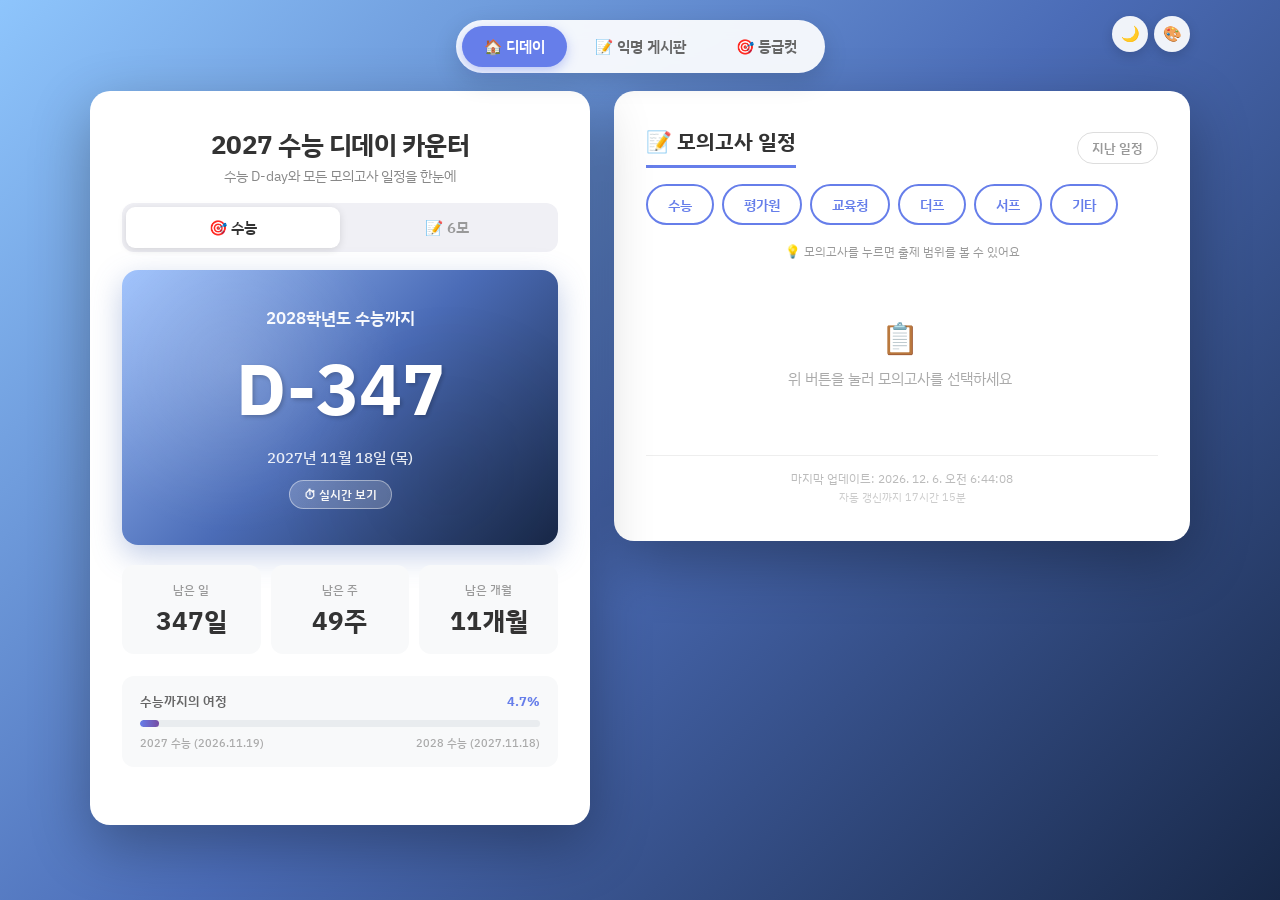
==== index.html @ f7510a86 "Enlarge 성적 통지일 D-day (label small, number full-size) 이전엔 통지 D-day 전체를 0.82em으로 줄여 다른 D-day(1.5em)보다 " ====
<!DOCTYPE html>
<html lang="ko">
<head>
    <!-- Google tag (gtag.js) -->
    <script async src="https://www.googletagmanager.com/gtag/js?id=G-9EQF5D05DY"></script>
    <script>
      window.dataLayer = window.dataLayer || [];
      function gtag(){dataLayer.push(arguments);}
      gtag('js', new Date());
      gtag('config', 'G-9EQF5D05DY');
    </script>
    <!-- Google AdSense -->
    <script async src="https://pagead2.googlesyndication.com/pagead/js/adsbygoogle.js?client=ca-pub-2824623247453179"
         crossorigin="anonymous"></script>
    <meta charset="UTF-8">
    <meta name="viewport" content="width=device-width, initial-scale=1.0">
    <title>수능 디데이 카운터 | 2027 수능 D-day | 6·9월 모의평가 디데이 | 모의고사 일정</title>
    <meta name="description" content="2027학년도 수능 디데이 카운터 - 수능 D-day, 6·9월 모의평가 디데이, 평가원·교육청·더프·서프 모의고사 일정, 수시/정시 원서접수·성적 통지일까지 한눈에. 2026년 11월 19일 시행.">
    <meta name="keywords" content="2027 수능 디데이 카운터, 수능 디데이, 수능 D-day, 6모 디데이, 9모 디데이, 6월 모의고사 디데이, 9월 모의고사 디데이, 6모 D-day, 9모 D-day, 2027 수능, 2027학년도 수능, 수능 디데이 계산기, 수능 카운터, 수능 카운트다운, 수능 남은 날짜, 수능 몇일 남았나, 모의고사 일정, 2026 모의고사 일정, 3월 모의고사, 6월 모의고사, 9월 모의고사, 평가원 모의고사, 교육청 모의고사, 더프 모의고사, 서프 모의고사, 수시 원서 접수, 정시 원서 접수, 수능 성적 통지일, 필적확인란, 필적확인란 문구, 역대 필적확인란, 수능 준비, 수험생">
    <meta name="theme-color" content="#667eea">
    <meta property="og:title" content="수능 디데이 카운터 | 2027 수능 D-day | 6·9월 모의평가 디데이 | 모의고사 일정">
    <meta property="og:description" content="2027학년도 수능 디데이 카운터 - 수능까지 남은 날짜, 6·9월 모의평가 디데이, 모의고사 일정, 수시/정시 일정, 역대 필적확인란까지 한눈에">
    <meta property="og:type" content="website">
    <meta property="og:url" content="https://chaehun1.github.io/ksat-dday/">
    <meta property="og:image" content="https://chaehun1.github.io/ksat-dday/og-image.png">
    <meta property="og:image:width" content="1200">
    <meta property="og:image:height" content="630">
    <meta property="og:site_name" content="2027 수능 디데이 카운터">
    <meta property="og:locale" content="ko_KR">
    <meta name="twitter:card" content="summary_large_image">
    <meta name="twitter:title" content="수능 디데이 카운터 | 2027 수능 D-day | 6·9월 모의평가 디데이 | 모의고사 일정">
    <meta name="twitter:description" content="2027학년도 수능 디데이 카운터 - 수능까지 남은 날짜, 6·9월 모의평가 디데이, 모의고사 일정, 수시/정시 일정, 역대 필적확인란까지 한눈에">
    <meta name="twitter:image" content="https://chaehun1.github.io/ksat-dday/og-image.png">
    <meta name="author" content="2027 수능 디데이 카운터">
    <meta name="robots" content="index, follow, max-snippet:-1, max-image-preview:large">
    <meta name="googlebot" content="index, follow">
    <script type="application/ld+json">{"@context":"https://schema.org","@type":"WebApplication","name":"2027 수능 디데이 카운터","alternateName":["수능 디데이","수능 D-day 카운터","2027 수능 카운터","수능 디데이 계산기","수능 카운트다운","수능 남은 날짜","6모 디데이","6월 모의고사 디데이"],"description":"2027학년도 수능 D-day, 6모 디데이와 모든 모의고사 일정을 한눈에 확인할 수 있는 카운터","url":"https://chaehun1.github.io/ksat-dday/","applicationCategory":"EducationalApplication","operatingSystem":"Any","offers":{"@type":"Offer","price":"0","priceCurrency":"KRW"},"featureList":["수능 디데이 카운트다운","6월 모의평가 디데이","모의고사 일정 관리","평가원 모의고사","교육청 모의고사","더프 모의고사","서프 모의고사","필적확인란","수시 정시 일정","다크모드","시즌 테마"],"inLanguage":"ko-KR","keywords":"2027 수능 디데이 카운터, 수능, 디데이, 카운터, 모의고사, 6모 디데이, 2027학년도"}</script>
    <script type="application/ld+json">{"@context":"https://schema.org","@type":"FAQPage","mainEntity":[{"@type":"Question","name":"2027학년도 수능은 언제인가요?","acceptedAnswer":{"@type":"Answer","text":"2027학년도 대학수학능력시험은 2026년 11월 19일 목요일에 시행됩니다."}},{"@type":"Question","name":"2027 수능까지 몇일 남았나요?","acceptedAnswer":{"@type":"Answer","text":"이 페이지에서 실시간으로 2027학년도 수능까지 남은 일수를 확인할 수 있습니다. 매일 자정에 자동으로 업데이트됩니다."}},{"@type":"Question","name":"2027학년도 6월 모의평가(6모) 디데이는 언제인가요?","acceptedAnswer":{"@type":"Answer","text":"2027학년도 6월 모의평가는 2026년 6월 4일 목요일에 시행됩니다. 6모 디데이는 이 페이지 상단의 [6모] 버튼을 눌러 실시간으로 확인할 수 있습니다."}},{"@type":"Question","name":"6모 디데이를 확인하려면 어떻게 하나요?","acceptedAnswer":{"@type":"Answer","text":"페이지 상단의 [6모] 버튼을 클릭하면 6월 모의평가까지 남은 디데이를 바로 확인할 수 있습니다."}},{"@type":"Question","name":"2027학년도 9월 모의평가는 언제인가요?","acceptedAnswer":{"@type":"Answer","text":"2027학년도 9월 모의평가는 2026년 9월 2일 수요일에 시행됩니다. 고3은 평가원, 고1·고2는 교육청 주관입니다."}},{"@type":"Question","name":"2027학년도 수시 원서 접수는 언제 시작하나요?","acceptedAnswer":{"@type":"Answer","text":"2027학년도 수시 원서 접수는 2026년 9월 7일 월요일부터 시작됩니다."}},{"@type":"Question","name":"2027학년도 수능 성적 통지일은 언제인가요?","acceptedAnswer":{"@type":"Answer","text":"2027학년도 수능 성적 통지일은 2026년 12월 11일 금요일입니다."}},{"@type":"Question","name":"2027학년도 정시 원서 접수는 언제 시작하나요?","acceptedAnswer":{"@type":"Answer","text":"2027학년도 정시 원서 접수는 2027년 1월 4일 월요일부터 시작됩니다."}}]}</script>
    <script type="application/ld+json">{"@context":"https://schema.org","@type":"Event","name":"2027학년도 대학수학능력시험","startDate":"2026-11-19","endDate":"2026-11-19","eventStatus":"https://schema.org/EventScheduled","eventAttendanceMode":"https://schema.org/OfflineEventAttendanceMode","location":{"@type":"Place","name":"전국 시험장","address":{"@type":"PostalAddress","addressCountry":"KR","addressLocality":"대한민국 전국"}},"description":"2027학년도 대학수학능력시험 (수능)","image":"https://chaehun1.github.io/ksat-dday/og-image.png","organizer":{"@type":"Organization","name":"한국교육과정평가원","url":"https://www.suneung.re.kr"},"performer":{"@type":"Organization","name":"전국 수험생"},"offers":{"@type":"Offer","price":"0","priceCurrency":"KRW","availability":"https://schema.org/InStock","url":"https://chaehun1.github.io/ksat-dday/","validFrom":"2026-08-21"}}</script>
    <script type="application/ld+json">{"@context":"https://schema.org","@type":"Event","name":"2027학년도 9월 모의평가","startDate":"2026-09-02","endDate":"2026-09-02","eventStatus":"https://schema.org/EventScheduled","eventAttendanceMode":"https://schema.org/OfflineEventAttendanceMode","location":{"@type":"Place","name":"전국 시험장","address":{"@type":"PostalAddress","addressCountry":"KR","addressLocality":"대한민국 전국"}},"description":"2027학년도 9월 모의평가 (9모) - 고3 평가원 주관","image":"https://chaehun1.github.io/ksat-dday/og-image.png","organizer":{"@type":"Organization","name":"한국교육과정평가원","url":"https://www.suneung.re.kr"},"performer":{"@type":"Organization","name":"전국 수험생"},"offers":{"@type":"Offer","price":"0","priceCurrency":"KRW","availability":"https://schema.org/InStock","url":"https://chaehun1.github.io/ksat-dday/","validFrom":"2026-07-01"}}</script>
    <script type="application/ld+json">{"@context":"https://schema.org","@type":"BreadcrumbList","itemListElement":[{"@type":"ListItem","position":1,"name":"홈","item":"https://chaehun1.github.io/ksat-dday/"},{"@type":"ListItem","position":2,"name":"2027 수능 디데이 카운터","item":"https://chaehun1.github.io/ksat-dday/"}]}</script>
    <link rel="canonical" href="https://chaehun1.github.io/ksat-dday/">
    <link rel="preconnect" href="https://fonts.googleapis.com">
    <link rel="preconnect" href="https://fonts.gstatic.com" crossorigin>
    <link href="https://fonts.googleapis.com/css2?family=IBM+Plex+Sans+KR:wght@400;500;600;700&display=swap" rel="stylesheet">
    <link rel="stylesheet" href="shared.css">
    <style>
        /* prefers-reduced-motion 예외: 임박 테마는 fadeUp 유지 */
        @media (prefers-reduced-motion: reduce) {
            .main-dday.theme-imminent { animation: fadeUp 0.55s ease-out 0.05s both !important; }
        }

        /* Dark mode (페이지 고유 컴포넌트만) */
        html[data-theme="dark"] .left-panel, html[data-theme="dark"] .right-panel { background: #1e2030; box-shadow: 0 20px 60px rgba(0,0,0,0.5); }
        html[data-theme="dark"] h1, html[data-theme="dark"] .section-title, html[data-theme="dark"] .stat-value, html[data-theme="dark"] .schedule-name { color: #e8e8ea; }
        html[data-theme="dark"] .subtitle, html[data-theme="dark"] .schedule-date { color: #9a9aaa; }
        html[data-theme="dark"] .mode-tabs { background: #2a2d40; }
        html[data-theme="dark"] .mode-tab.active { background: #3a3d55; color: #fff; }
        html[data-theme="dark"] .stat-card, html[data-theme="dark"] .progress-section, html[data-theme="dark"] .schedule-item { background: #2a2d40; }
        html[data-theme="dark"] .schedule-item.is-suneung { background: linear-gradient(135deg, #4a1f24 0%, #5c2830 100%); }
        html[data-theme="dark"] .schedule-item.upcoming { background: linear-gradient(135deg, #4a3f1f 0%, #5c4d28 100%); }
        html[data-theme="dark"] .handwriting-box { background: #3a3420; border-left-color: #ffc107; }
        html[data-theme="dark"] .handwriting-text { color: #f0d88a; }
        html[data-theme="dark"] .handwriting-src { color: #b8a570; }
        html[data-theme="dark"] .progress-track { background: #3a3d55; }
        html[data-theme="dark"] .filter-btn { background: #2a2d40; color: #9aa5ea; border-color: #9aa5ea; }
        html[data-theme="dark"] .filter-btn.active { background: #667eea; color: #fff; }
        html[data-theme="dark"] .past-toggle { background: #2a2d40; color: #999; border-color: #444; }
        html[data-theme="dark"] .past-toggle.active { background: #2d3566; color: #9aa5ea; border-color: #9aa5ea; }
        html[data-theme="dark"] .footer { border-top-color: #333; }
        html[data-theme="dark"] .update-time, html[data-theme="dark"] .next-update { color: #777; }
        html[data-theme="dark"] .schedule-scroll::-webkit-scrollbar-thumb { background: #444; }

        .layout { max-width: 1100px; margin: 0 auto; display: grid; grid-template-columns: 500px 1fr; gap: 24px; align-items: start; position: relative; z-index: 1; }
        .left-panel { position: sticky; top: 20px; background: white; border-radius: 20px; padding: 36px 32px; box-shadow: 0 20px 60px rgba(0,0,0,0.3); transition: background 0.4s ease; }
        .right-panel { background: white; border-radius: 20px; padding: 36px 32px; box-shadow: 0 20px 60px rgba(0,0,0,0.3); max-height: calc(100vh - 40px); display: flex; flex-direction: column; transition: background 0.4s ease; }

        @keyframes fadeDown { from { opacity:0; transform:translateY(-14px); } to { opacity:1; transform:translateY(0); } }
        @keyframes fadeUp { from { opacity:0; transform:translateY(14px); } to { opacity:1; transform:translateY(0); } }
        @keyframes fadeIn { from { opacity:0; } to { opacity:1; } }
        @keyframes numberFlip { from { opacity:0; transform:translateY(8px) scale(0.95); } to { opacity:1; transform:translateY(0) scale(1); } }

        .header { text-align: center; margin-bottom: 18px; animation: fadeDown 0.5s ease-out; }
        h1 { font-weight: 700; font-size: 1.6em; letter-spacing: -0.02em; color: #333; margin-bottom: 4px; }
        .subtitle { color: #888; font-size: 0.88em; font-weight: 400; }

        .mode-tabs { display: flex; background: #f0f0f5; border-radius: 12px; padding: 4px; margin-bottom: 18px; animation: fadeDown 0.5s ease-out 0.05s both; }
        .mode-tab { flex: 1; padding: 10px 0; border: none; background: transparent; border-radius: 9px; cursor: pointer; font-family: 'IBM Plex Sans KR', sans-serif; font-size: 0.92em; font-weight: 600; color: #999; transition: all 0.25s ease; }
        .mode-tab.active { background: white; color: #333; box-shadow: 0 2px 8px rgba(0,0,0,0.12); }
        .mode-tab:hover:not(.active) { color: #666; }

        .main-dday { position: relative; border-radius: 16px; padding: 36px 24px; text-align: center; margin-bottom: 20px; color: white; overflow: hidden; animation: fadeUp 0.55s ease-out 0.05s both; transition: background 0.5s ease, box-shadow 0.5s ease; }
        .main-dday::before { content: ''; position: absolute; inset: 0; background: radial-gradient(circle at 25% 35%, rgba(255,255,255,0.12), transparent 45%), radial-gradient(circle at 75% 75%, rgba(0,0,0,0.08), transparent 45%); pointer-events: none; }
        .main-dday.theme-coral    { background: linear-gradient(135deg, #ff6b6b 0%, #ee5a6f 100%); box-shadow: 0 10px 30px rgba(238,90,111,0.3); }
        .main-dday.theme-lavender { background: linear-gradient(135deg, #667eea 0%, #764ba2 100%); box-shadow: 0 10px 30px rgba(102,126,234,0.3); }
        .main-dday.theme-sage     { background: linear-gradient(135deg, #20bf6b 0%, #0fb9b1 100%); box-shadow: 0 10px 30px rgba(32,191,107,0.3); }
        .main-dday.theme-rose     { background: linear-gradient(135deg, #fc5c7d 0%, #e66767 100%); box-shadow: 0 10px 30px rgba(252,92,125,0.3); }
        .main-dday.theme-marigold { background: linear-gradient(135deg, #f7b731 0%, #fd9644 100%); box-shadow: 0 10px 30px rgba(247,183,49,0.3); }
        .main-dday.theme-6mo      { background: linear-gradient(135deg, #11998e 0%, #38ef7d 100%); box-shadow: 0 10px 30px rgba(17,153,142,0.3); }
        .main-dday.theme-spring   { background: linear-gradient(135deg, #ff9a9e 0%, #fad0c4 50%, #a1ffce 100%); box-shadow: 0 10px 30px rgba(255,154,158,0.35); }
        .main-dday.theme-summer   { background: linear-gradient(135deg, #00c6fb 0%, #005bea 100%); box-shadow: 0 10px 30px rgba(0,91,234,0.35); }
        .main-dday.theme-autumn   { background: linear-gradient(135deg, #ff9966 0%, #ff5e62 50%, #8e2019 100%); box-shadow: 0 10px 30px rgba(255,94,98,0.35); }
        .main-dday.theme-winter   { background: linear-gradient(135deg, #a1c4fd 0%, #4b6cb7 50%, #182848 100%); box-shadow: 0 10px 30px rgba(75,108,183,0.35); }
        .main-dday.theme-imminent { background: linear-gradient(135deg, #ff416c 0%, #b20710 100%); box-shadow: 0 10px 30px rgba(178,7,16,0.45); animation: fadeUp 0.55s ease-out 0.05s both, imminentPulse 2.5s ease-in-out infinite; }
        @keyframes imminentPulse { 0%,100% { box-shadow: 0 10px 30px rgba(178,7,16,0.45); } 50% { box-shadow: 0 10px 40px rgba(255,65,108,0.7); } }
        .main-dday-number.animating { animation: numberFlip 0.3s ease-out both; }
        .main-dday-label { position: relative; font-size: 1.05em; font-weight: 600; opacity: 0.95; margin-bottom: 6px; }
        .main-dday-number { position: relative; font-size: 4.5em; font-weight: 700; margin: 12px 0; text-shadow: 2px 2px 4px rgba(0,0,0,0.2); }
        .main-dday-date { position: relative; font-size: 0.95em; opacity: 0.88; font-weight: 500; }

        .stats-row { display: grid; grid-template-columns: 1fr 1fr 1fr; gap: 10px; margin-bottom: 22px; animation: fadeUp 0.55s ease-out 0.12s both; }
        .stat-card { background: #f8f9fa; padding: 16px 8px; border-radius: 12px; text-align: center; }
        .stat-label { color: #999; font-size: 0.78em; font-weight: 500; margin-bottom: 5px; }
        .stat-value { font-size: 1.6em; font-weight: 700; color: #333; transition: all 0.3s ease; }

        .progress-section { background: #f8f9fa; border-radius: 12px; padding: 16px 18px; margin-bottom: 22px; animation: fadeUp 0.55s ease-out 0.18s both; }
        .progress-header { display: flex; justify-content: space-between; align-items: center; margin-bottom: 10px; }
        .progress-label { font-size: 0.84em; color: #666; font-weight: 600; }
        .progress-percent { font-size: 0.84em; color: #667eea; font-weight: 700; transition: color 0.3s ease; }
        .progress-track { width: 100%; height: 7px; background: #e9ecef; border-radius: 4px; overflow: hidden; }
        .progress-fill { height: 100%; background: linear-gradient(90deg, #667eea, #764ba2); border-radius: 4px; transition: width 1s ease-out, background 0.5s ease; }
        .progress-fill.mode-6mo { background: linear-gradient(90deg, #11998e, #38ef7d); }
        .progress-dates { display: flex; justify-content: space-between; margin-top: 8px; font-size: 0.7em; color: #aaa; font-weight: 500; }

        /* 필적확인란: 화면 숨김(데이터·스타일은 유지) */
        .handwriting-box { display: none; background: #fff9e6; border-left: 4px solid #ffc107; padding: 20px; border-radius: 10px; text-align: center; animation: fadeUp 0.55s ease-out 0.24s both; }
        .handwriting-text { font-size: 1.1em; font-weight: 600; color: #7a6520; line-height: 1.7; }
        .handwriting-src { font-size: 0.7em; font-weight: 500; color: #b8a570; margin-top: 6px; }

        .section-header { display: flex; justify-content: space-between; align-items: center; margin-bottom: 16px; animation: fadeDown 0.5s ease-out; }
        .section-title { font-size: 1.3em; font-weight: 700; color: #333; padding-bottom: 10px; border-bottom: 3px solid #667eea; }
        .past-toggle { font-family: 'IBM Plex Sans KR', sans-serif; font-size: 0.8em; font-weight: 600; color: #999; background: white; border: 1px solid #ddd; padding: 6px 14px; border-radius: 20px; cursor: pointer; transition: all 0.2s ease; }
        .past-toggle:hover { color: #666; border-color: #bbb; }
        .past-toggle.active { color: #667eea; border-color: #667eea; background: #eef0ff; }

        .filter-buttons { display: flex; flex-wrap: wrap; gap: 8px; margin-bottom: 18px; animation: fadeUp 0.5s ease-out 0.05s both; }
        .filter-btn { font-family: 'IBM Plex Sans KR', sans-serif; padding: 9px 20px; border: 2px solid #667eea; background: white; color: #667eea; border-radius: 25px; cursor: pointer; font-weight: 600; font-size: 0.88em; transition: all 0.3s ease; }
        .filter-btn:hover { transform: translateY(-2px); box-shadow: 0 3px 10px rgba(102,126,234,0.3); }
        .filter-btn.active { background: #667eea; color: white; }

        .schedule-scroll { flex: 1; overflow-y: auto; min-height: 0; padding-right: 4px; }
        .schedule-scroll::-webkit-scrollbar { width: 5px; }
        .schedule-scroll::-webkit-scrollbar-track { background: transparent; }
        .schedule-scroll::-webkit-scrollbar-thumb { background: #ddd; border-radius: 3px; }
        .schedule-scroll::-webkit-scrollbar-thumb:hover { background: #bbb; }

        .schedule-list { display: flex; flex-direction: column; gap: 10px; }
        .empty-message { text-align: center; padding: 48px 20px; color: #aaa; font-size: 0.95em; }
        .empty-icon { font-size: 2em; margin-bottom: 10px; display: block; }

        .schedule-item { background: #f8f9fa; padding: 16px 20px; border-radius: 12px; display: flex; justify-content: space-between; align-items: center; transition: all 0.2s ease; animation: fadeIn 0.3s ease-out; }
        .schedule-item:hover { transform: translateY(-3px); box-shadow: 0 5px 15px rgba(0,0,0,0.08); }
        .schedule-item.is-suneung { background: linear-gradient(135deg, #ffebee 0%, #ffcdd2 100%); border-left: 4px solid #f44336; }
        .schedule-item.upcoming { background: linear-gradient(135deg, #fff9e6 0%, #fff3cd 100%); border-left: 4px solid #ffc107; }
        .schedule-item.past-item { opacity: 0.4; }
        .schedule-info { flex: 1; min-width: 0; }
        .schedule-name { font-size: 0.95em; font-weight: 600; color: #333; margin-bottom: 3px; }
        .schedule-date { color: #999; font-size: 0.82em; font-weight: 400; }
        .schedule-dday { font-size: 1.5em; font-weight: 700; min-width: 85px; text-align: right; flex-shrink: 0; margin-left: 12px; }
        .schedule-dday.future { color: #667eea; }
        .schedule-dday.today { color: #f44336; }
        .schedule-dday.past { color: #ccc; }
        .schedule-dday.result-pending { color: #11998e; line-height: 1.12; }
        .schedule-dday.result-pending .result-label { display: block; font-size: 0.42em; font-weight: 700; white-space: nowrap; }
        .schedule-item.upcoming .schedule-dday { color: #f57c00; }
        .schedule-item.is-suneung .schedule-dday { color: #f44336; }

        .badge { display: inline-block; font-size: 0.7em; font-weight: 700; padding: 2px 8px; border-radius: 5px; margin-left: 6px; vertical-align: middle; }
        .badge-suneung { background: #ffebee; color: #e53935; }
        .badge-pyeongwon { background: #eef0ff; color: #667eea; }
        .badge-gyoyukchung { background: #e8f5e9; color: #2e7d32; }
        .badge-duff { background: #fff8e1; color: #f57f17; }
        .badge-surf { background: #e0f7fa; color: #00838f; }
        .badge-etc { background: #f3e5f5; color: #7b1fa2; }

        .footer { text-align: center; margin-top: 18px; padding-top: 14px; border-top: 1px solid #eee; }
        .update-time { color: #bbb; font-size: 0.76em; }
        .next-update { color: #ccc; font-size: 0.7em; margin-top: 2px; }

        /* 출제 범위 안내 + 모달 */
        .schedule-hint { font-size: 0.78em; color: #999; margin-bottom: 10px; text-align: center; }
        html[data-theme="dark"] .schedule-hint { color: #888; }
        .schedule-item.has-scope { cursor: pointer; }

        .scope-modal-overlay { position: fixed; inset: 0; background: rgba(0,0,0,0.5); display: none; justify-content: center; align-items: center; z-index: 1000; padding: 20px; }
        .scope-modal-overlay.open { display: flex; }
        .scope-modal { background: white; border-radius: 16px; padding: 28px 24px 24px; max-width: 520px; width: 100%; max-height: 80vh; overflow-y: auto; position: relative; animation: scopeIn 0.22s ease-out; }
        .scope-modal::-webkit-scrollbar { width: 6px; }
        .scope-modal::-webkit-scrollbar-track { background: transparent; }
        .scope-modal::-webkit-scrollbar-thumb { background: #ddd; border-radius: 3px; }
        .scope-modal::-webkit-scrollbar-thumb:hover { background: #bbb; }
        html[data-theme="dark"] .scope-modal::-webkit-scrollbar-thumb { background: #444; }
        html[data-theme="dark"] .scope-modal::-webkit-scrollbar-thumb:hover { background: #555; }
        @keyframes scopeIn { from { opacity: 0; transform: scale(0.96); } to { opacity: 1; transform: scale(1); } }
        .scope-modal-close { position: absolute; top: 10px; right: 14px; background: none; border: none; font-size: 1.4em; line-height: 1; cursor: pointer; color: #999; padding: 4px 8px; }
        .scope-modal-close:hover { color: #555; }
        .scope-modal-title { font-size: 1.15em; font-weight: 700; color: #333; margin-bottom: 4px; padding-right: 28px; }
        .scope-modal-date { font-size: 0.85em; color: #999; margin-bottom: 18px; }
        .scope-grade-section { margin-bottom: 16px; }
        .scope-grade-section:last-child { margin-bottom: 0; }
        .scope-grade-label { font-size: 0.85em; font-weight: 700; color: #667eea; margin-bottom: 8px; }
        .scope-table { width: 100%; border-collapse: separate; border-spacing: 6px 6px; font-size: 0.95em; }
        .scope-table th { text-align: left; padding: 9px 12px; background: #f1f3f8; font-weight: 700; color: #444; width: 90px; vertical-align: top; border-radius: 8px; }
        .scope-table td { padding: 9px 12px; color: #333; font-weight: 500; line-height: 1.6; vertical-align: top; white-space: pre-line; background: #f8f9fa; border-radius: 8px; }
        .scope-empty { text-align: center; padding: 24px 16px; color: #aaa; font-size: 0.92em; }
        .scope-meta { display: block; margin-top: 7px; font-size: 0.8em; color: #8a8a9a; font-weight: 600; }
        html[data-theme="dark"] .scope-meta { color: #9090a0; }

        html[data-theme="dark"] .scope-modal { background: #1e2030; color: #e8e8ea; }
        html[data-theme="dark"] .scope-modal-title { color: #e8e8ea; }
        html[data-theme="dark"] .scope-modal-date { color: #8a8a9a; }
        html[data-theme="dark"] .scope-modal-close { color: #888; }
        html[data-theme="dark"] .scope-modal-close:hover { color: #ddd; }
        html[data-theme="dark"] .scope-grade-label { color: #9aa5ea; }
        html[data-theme="dark"] .scope-table th { background: #2a2e44; color: #c0c0d0; }
        html[data-theme="dark"] .scope-table td { background: #232636; color: #d0d0d8; }
        html[data-theme="dark"] .scope-empty { color: #777; }

        /* 모달 상단 성적 통지일 */
        .scope-result { background: #eef0ff; color: #4250c5; font-size: 0.9em; font-weight: 600; padding: 10px 14px; border-radius: 10px; margin-bottom: 16px; text-align: center; }
        html[data-theme="dark"] .scope-result { background: #2d3566; color: #aab3f5; }

        /* 실시간 타이머 (시·분·초) */
        .dday-timer-toggle { margin-top: 12px; background: rgba(255,255,255,0.2); border: 1px solid rgba(255,255,255,0.45); color: #fff; font-family: 'IBM Plex Sans KR', sans-serif; font-size: 0.76em; font-weight: 600; padding: 5px 14px; border-radius: 999px; cursor: pointer; transition: background 0.2s; }
        .dday-timer-toggle:hover { background: rgba(255,255,255,0.34); }
        .dday-timer-toggle.active { background: rgba(255,255,255,0.92); color: #333; border-color: transparent; }
        .dday-timer { margin-top: 10px; font-size: 1.1em; font-weight: 700; color: #fff; letter-spacing: 0.04em; font-variant-numeric: tabular-nums; font-family: ui-monospace, 'IBM Plex Sans KR', monospace; }

        @media (max-width: 860px) {
            body { padding: 10px; }
            .fab-actions { position: absolute; top: 10px; right: 10px; }
            .layout { grid-template-columns: 1fr; gap: 12px; }
            .left-panel { position: static; padding: 24px 18px; border-radius: 16px; }
            .right-panel { padding: 24px 18px; border-radius: 16px; max-height: none; }
            .schedule-scroll { overflow-y: visible; }
            h1 { font-size: 1.4em; }
            .main-dday { padding: 28px 20px; }
            .main-dday-number { font-size: 3.2em; }
            .stat-value { font-size: 1.4em; }
            .filter-btn { padding: 8px 16px; font-size: 0.85em; }
            .schedule-item { padding: 14px 16px; }
            .schedule-name { font-size: 0.92em; }
            .schedule-dday { font-size: 1.3em; min-width: 75px; }
            .handwriting-box { padding: 16px; }
            .handwriting-text { font-size: 1em; }
        }
        @media (max-width: 480px) {
            .left-panel, .right-panel { padding: 20px 15px; }
            h1 { font-size: 1.25em; }
            .main-dday { padding: 22px 16px; }
            .main-dday-label { font-size: 0.95em; }
            .main-dday-number { font-size: 2.8em; margin: 8px 0; }
            .main-dday-date { font-size: 0.88em; }
            .stat-card { padding: 12px 6px; }
            .stat-label { font-size: 0.74em; }
            .stat-value { font-size: 1.25em; }
            .filter-btn { padding: 7px 14px; font-size: 0.82em; }
            .schedule-item { padding: 12px 14px; }
            .schedule-dday { font-size: 1.2em; min-width: 65px; }
        }
    </style>
</head>
<body>
    <div class="particles" id="particles" aria-hidden="true"></div>

    <div class="fab-actions">
        <button class="fab-btn" id="themeToggle" title="다크모드 전환" aria-label="다크모드 전환">🌙</button>
        <div style="position: relative;">
            <button class="fab-btn" id="paletteBtn" title="테마 선택" aria-label="테마 선택">🎨</button>
            <div class="theme-menu" id="themeMenu" role="menu">
                <button class="theme-opt" data-season="auto"><span class="emoji">✨</span><span>자동</span></button>
                <button class="theme-opt" data-season="default"><span class="emoji">🎲</span><span>기본 (랜덤)</span></button>
                <button class="theme-opt" data-season="spring"><span class="emoji">🌸</span><span>봄</span></button>
                <button class="theme-opt" data-season="summer"><span class="emoji">🌊</span><span>여름</span></button>
                <button class="theme-opt" data-season="autumn"><span class="emoji">🍁</span><span>가을</span></button>
                <button class="theme-opt" data-season="winter"><span class="emoji">❄️</span><span>겨울</span></button>
                <button class="theme-opt" data-season="imminent"><span class="emoji">🔥</span><span>수능 임박</span></button>
            </div>
        </div>
    </div>

    <nav class="nav-bar" aria-label="주 메뉴">
        <div class="nav-pill">
            <button class="nav-toggle" id="navToggle" aria-haspopup="true" aria-expanded="false" aria-controls="navMenu"><span class="nav-toggle-icon" aria-hidden="true">☰</span> 메뉴</button>
            <div class="nav-menu" id="navMenu" role="menu">
                <a href="./" class="nav-link active" role="menuitem">🏠 디데이</a>
                <a href="./wall/" class="nav-link" role="menuitem">📝 익명 게시판</a>
                <a href="./grade-cut/" class="nav-link" role="menuitem">🎯 등급컷</a>
                <a href="./archive/" class="nav-link nav-link-archive" role="menuitem">📚 기출문제</a>
            </div>
        </div>
    </nav>

    <div class="layout">
        <aside class="left-panel" role="complementary">
            <header class="header">
                <h1>2027 수능 디데이 카운터</h1>
                <p class="subtitle">수능 D-day와 모든 모의고사 일정을 한눈에</p>
            </header>

            <div class="mode-tabs" role="tablist" aria-label="디데이 모드 선택">
                <button class="mode-tab active" id="tab-suneung" role="tab" aria-selected="true" onclick="switchMode('suneung')">🎯 수능</button>
                <button class="mode-tab" id="tab-6mo" role="tab" aria-selected="false" onclick="switchMode('6mo')">📝 6모</button>
            </div>

            <section class="main-dday theme-coral" id="mainDdayBox" aria-label="디데이">
                <div class="main-dday-label" id="mainDdayLabel">2027학년도 수능까지</div>
                <div class="main-dday-number" id="mainDday">D-000</div>
                <div class="main-dday-date" id="mainDdayDate">2026년 11월 19일 (목)</div>
                <button class="dday-timer-toggle" id="ddayTimerToggle" onclick="toggleDdayTimer()">⏱ 실시간 보기</button>
                <div class="dday-timer" id="ddayTimer" style="display:none;" aria-live="off"></div>
            </section>

            <section class="stats-row" aria-label="남은 기간">
                <div class="stat-card"><div class="stat-label">남은 일</div><div class="stat-value" id="daysLeft">—</div></div>
                <div class="stat-card"><div class="stat-label">남은 주</div><div class="stat-value" id="weeksLeft">—</div></div>
                <div class="stat-card"><div class="stat-label">남은 개월</div><div class="stat-value" id="monthsLeft">—</div></div>
            </section>

            <section class="progress-section" aria-label="여정">
                <div class="progress-header">
                    <span class="progress-label" id="progressLabel">수능까지의 여정</span>
                    <span class="progress-percent" id="progressPercent">0%</span>
                </div>
                <div class="progress-track" role="progressbar" aria-valuemin="0" aria-valuemax="100">
                    <div class="progress-fill" id="progressFill" style="width: 0%"></div>
                </div>
                <div class="progress-dates">
                    <span id="progressDateStart">2026 수능 (2025.11.13)</span>
                    <span id="progressDateEnd">2027 수능 (2026.11.19)</span>
                </div>
            </section>

            <section class="handwriting-box" aria-label="필적확인란">
                <div class="handwriting-text" id="handwriting"></div>
                <div class="handwriting-src" id="handwritingSrc"></div>
            </section>
        </aside>

        <main class="right-panel">
            <div class="section-header">
                <h2 class="section-title">📝 모의고사 일정</h2>
                <button class="past-toggle" id="pastToggle" onclick="togglePast()">지난 일정</button>
            </div>

            <nav class="filter-buttons" aria-label="카테고리 필터">
                <button class="filter-btn" id="btn-suneung" onclick="toggleFilter('suneung')">수능</button>
                <button class="filter-btn" id="btn-pyeongwon" onclick="toggleFilter('pyeongwon')">평가원</button>
                <button class="filter-btn" id="btn-gyoyukchung" onclick="toggleFilter('gyoyukchung')">교육청</button>
                <button class="filter-btn" id="btn-duff" onclick="toggleFilter('duff')">더프</button>
                <button class="filter-btn" id="btn-surf" onclick="toggleFilter('surf')">서프</button>
                <button class="filter-btn" id="btn-etc" onclick="toggleFilter('etc')">기타</button>
            </nav>

            <div class="schedule-hint">💡 모의고사를 누르면 출제 범위를 볼 수 있어요</div>
            <div class="schedule-scroll">
                <div class="schedule-list" id="scheduleList" role="list"></div>
            </div>

            <footer class="footer">
                <div class="update-time" id="updateTime"></div>
                <div class="next-update" id="nextUpdate"></div>
            </footer>
        </main>
    </div>

    <div id="toast" class="toast" role="status" aria-live="polite"></div>

    <div id="scopeModal" class="scope-modal-overlay" role="dialog" aria-modal="true" aria-labelledby="scopeModalTitle" onclick="if(event.target===this)closeScopeModal()">
        <div class="scope-modal">
            <button class="scope-modal-close" onclick="closeScopeModal()" aria-label="닫기">×</button>
            <div class="scope-modal-title" id="scopeModalTitle"></div>
            <div class="scope-modal-date" id="scopeModalDate"></div>
            <div id="scopeModalBody"></div>
        </div>
    </div>

    <script src="shared.js"></script>
    <script src="schedule-data.js?v=20260617"></script>
    <script>
        function buildDates() {
            var sun = getActiveSuneung(), prev = getPreviousSuneung();
            var six = getActiveSixMo(), nine = getActiveNineMo();
            // 9모 진행률 시작점은 "같은 학년도 6모"를 직접 매칭 (cutoff 지난 6모는 getActiveSixMo가 다음 회차를 반환하므로)
            var nineSix = getSixMoForYear(nine.year) || six;
            var prevDot = prev.date.replace(/-/g, '.');
            var sunDot  = sun.date.replace(/-/g, '.');
            var sixDot  = six.date.replace(/-/g, '.');
            var nineDot = nine.date.replace(/-/g, '.');
            var nineSixDot = nineSix.date.replace(/-/g, '.');
            return {
                suneung: { target: sun.date, progressStart: prev.date,
                           label: sun.year + '학년도 수능까지', dateText: sun.dateText,
                           progressLabelText: '수능까지의 여정',
                           progressStartText: prev.year + ' 수능 (' + prevDot + ')',
                           progressEndText:   sun.year  + ' 수능 (' + sunDot  + ')' },
                '6mo':    { target: six.date, progressStart: prev.date,
                           label: six.year + '학년도 6월 모의평가까지', dateText: six.dateText,
                           progressLabelText: '6모까지의 여정',
                           progressStartText: prev.year + ' 수능 (' + prevDot + ')',
                           progressEndText:   '6월 모의평가 (' + sixDot + ')' },
                '9mo':    { target: nine.date, progressStart: nineSix.date,
                           label: nine.year + '학년도 9월 모의평가까지', dateText: nine.dateText,
                           progressLabelText: '9모까지의 여정',
                           progressStartText: '6월 모의평가 (' + nineSixDot + ')',
                           progressEndText:   '9월 모의평가 (' + nineDot + ')' }
            };
        }
        var DATES = buildDates();
        var currentMode = 'suneung';
        var currentTheme = 'theme-coral';
        var seasonChoice = 'auto';

        var handwritingTexts = [
            { text: "흙에서 자란 내 마음 파란 하늘빛", src: "2006 수능" },{ text: "넓은 벌 동쪽 끝으로 옛이야기", src: "2007 수능" },{ text: "손금에 맑은 강물이 흐르고", src: "2008 수능" },{ text: "이 많은 별빛이 내린 언덕 위에", src: "2009 수능" },{ text: "맑은 강물처럼 조용하고 은근하며", src: "2010 수능" },{ text: "날마다 새로우며, 깊어지며, 넓어진다", src: "2011 수능" },{ text: "진실로 내가 그대를 사랑하는 까닭은", src: "2012 수능" },{ text: "맑은 햇빛으로 반짝반짝 물들으며", src: "2013 수능" },{ text: "꽃초롱 불 밝히듯 눈을 밝힐까", src: "2014 수능" },{ text: "햇살도 둥글둥글하게 뭉치는 맑은 날", src: "2015 수능" },{ text: "넓음과 깊음을 가슴에 채우며", src: "2016 수능" },{ text: "흙에서 자란 내 마음 파아란 하늘빛", src: "2017 수능" },{ text: "큰 바다 넓은 하늘을 우리는 가졌노라", src: "2018 수능" },{ text: "그대만큼 사랑스러운 사람을 본 일이 없다", src: "2019 수능" },{ text: "너무 맑고 초롱한 그 중 하나 별이여", src: "2020 수능" },{ text: "많고 많은 사람 중에 그대 한 사람", src: "2021 수능" },{ text: "넓은 하늘로의 비상을 꿈꾸며", src: "2022 수능" },{ text: "나의 꿈은 맑은 바람이 되어서", src: "2023 수능" },{ text: "가장 넓은 길은 언제나 내 마음속에", src: "2024 수능" },{ text: "저 넓은 세상에서 큰 꿈을 펼쳐라", src: "2025 수능" },{ text: "초록 물결이 톡톡 튀는 젊음처럼", src: "2026 수능" },
            { text: "하늘을 우러러 한 점 부끄럼이 없기를", src: "2006 6월" },{ text: "산에는 꽃 피네 꽃이 피네 갈 봄 여름 없이", src: "2006 9월" },{ text: "맑은 햇빛으로 반짝반짝 물들으며", src: "2007 6월" },{ text: "언제나 점잖은 편 말이 없구나", src: "2007 9월" },{ text: "사뿐히 즈려 밟고 가시옵소서", src: "2008 6월" },{ text: "빈 대에 황촉불이 말없이 녹는 밤에", src: "2008 9월" },{ text: "엷은 졸음에 겨운 늙으신 아버지가", src: "2009 6월" },{ text: "기슭에는 채송화가 무더기로 피어서", src: "2009 9월" },{ text: "실어 나르지 않는 깨끗한 마음으로", src: "2010 6월" },{ text: "그 맑은 눈빛으로 나를 씻어", src: "2010 9월" },{ text: "세상이 조금씩 더 밝아지게 하소서", src: "2011 6월" },{ text: "별이 총총한 맑은 새암을 들여다본다", src: "2011 9월" },{ text: "햇빛도 그늘이 있어야 맑고 눈이 부시다", src: "2012 6월" },{ text: "세월이 흘러도 어머니의 마음은 늙지 않습니다", src: "2012 9월" },{ text: "밝고 맑게 살아가는 희망의 사람이 되게", src: "2013 6월" },{ text: "삶의 울타리 안에 평안함이 가득하다는 것이다", src: "2013 9월" },{ text: "꽃씨들은 흙을 뚫고 얼음을 뚫고", src: "2014 6월" },{ text: "푸르른 보리밭길 엷은 하늘에", src: "2014 9월" },{ text: "청노루 맑은 눈에 도는 구름", src: "2015 6월" },{ text: "눈 맑은 사람아 마음 맑은 사람아", src: "2015 9월" },{ text: "깊은 숲 속에서 나오니 유월의 햇빛이 밝다", src: "2016 6월" },{ text: "제 몫의 삶 지켜가는 청단풍 한 그루", src: "2016 9월" },{ text: "등불을 밝혀 어둠을 조금 내몰고", src: "2017 6월" },{ text: "하염없는 빛 하염없는 기쁨", src: "2017 9월" },{ text: "바람은 자도 마음은 자지 않는다", src: "2018 6월" },{ text: "달이 밝고 구름이 흐르고 하늘이 펼치고", src: "2018 9월" },{ text: "하늘빛을 닮은 그 들판 곁에 서서", src: "2019 6월" },{ text: "그대 맑은 눈을 들어 나를 보느니", src: "2019 9월" },{ text: "넓은 하늘의 수만 별을 그대로 총총", src: "2020 6월" },{ text: "맑고 아름다운 하늘을 받들어", src: "2020 9월" },{ text: "많이 사랑할수록 더 맑게 흐르는", src: "2021 6월" },{ text: "바위는 제자리에 옴찍 않노니", src: "2021 9월" },{ text: "햇볕이 유달리 맑은 하늘의 푸른 길을 밟고", src: "2022 6월" },{ text: "그것들이 내 삶의 거름이 되어", src: "2022 9월" },{ text: "젊은이여 그 길은 너의 것이다", src: "2023 6월" },{ text: "별이 더욱 밝은 빛으로 반짝일 때", src: "2023 9월" },{ text: "하늘 향해 우뚝 솟은 젊음으로", src: "2024 6월" },{ text: "맑은 웃음 머금은 네가 있었음 좋겠다", src: "2024 9월" },{ text: "희망을 속삭이는 아침이 밝아오니", src: "2025 6월" },{ text: "싱그럽고 푸르른 젊음이어라", src: "2025 9월" },{ text: "삶이란 가꿀수록 아름다운 것이라고", src: "2026 6월" },{ text: "순간들이 모여 삶은 반짝이는 보물이 된다", src: "2026 9월" }
        ];


        var activeFilters = [];
        var showPast = false;

        function getToday() { var d = (typeof _nowSimulated === 'function' ? _nowSimulated() : new Date()); d.setHours(0,0,0,0); return d; }
        function parseDate(s) { var d = new Date(s + 'T00:00:00'); d.setHours(0,0,0,0); return d; }
        function calculateDday(s) { return Math.ceil((parseDate(s) - getToday()) / 86400000); }
        var BADGE_MAP = { suneung:['수능','badge-suneung'], pyeongwon:['평가원','badge-pyeongwon'], gyoyukchung:['교육청','badge-gyoyukchung'], duff:['더프','badge-duff'], surf:['서프','badge-surf'], etc:['기타','badge-etc'] };
        function getBadge(cat) { var i = BADGE_MAP[cat]; return i ? '<span class="badge '+i[1]+'">'+i[0]+'</span>' : ''; }
        function formatDisplayDate(s) { var d = new Date(s+'T00:00:00'); var w = ['일','월','화','수','목','금','토']; return d.getFullYear()+'년 '+(d.getMonth()+1)+'월 '+d.getDate()+'일 ('+w[d.getDay()]+')'; }
        function saveFilters() { try { localStorage.setItem('suneung-filters', JSON.stringify(activeFilters)); } catch(e){} }
        function savePastState() { try { localStorage.setItem('suneung-show-past', JSON.stringify(showPast)); } catch(e){} }
        function saveMode() { try { localStorage.setItem('suneung-mode', currentMode); } catch(e){} }

        function loadSavedState() {
            try {
                var sf = localStorage.getItem('suneung-filters');
                if (sf) { activeFilters = JSON.parse(sf); activeFilters.forEach(function(f){ var b=document.getElementById('btn-'+f); if(b) b.classList.add('active'); }); }
                var sp = localStorage.getItem('suneung-show-past');
                if (sp) { showPast = JSON.parse(sp); if(showPast) document.getElementById('pastToggle').classList.add('active'); }
                var sm = localStorage.getItem('suneung-mode');
                var validModes = ['suneung'];
                var second = getSecondTab();
                if (second) validModes.push(second);
                if (sm && validModes.indexOf(sm) !== -1) currentMode = sm;
                else if (sm === '6mo' || sm === '9mo') currentMode = second || 'suneung';
            } catch(e){}
        }

        function loadRandomTheme() {
            var themes = ['coral','lavender','sage','rose','marigold'];
            currentTheme = 'theme-' + themes[Math.floor(Math.random()*themes.length)];
        }

        function applyTheme() {
            var box = document.getElementById('mainDdayBox');
            var season = resolveSeason(seasonChoice);

            if (season) {
                box.className = 'main-dday theme-' + season;
                document.documentElement.setAttribute('data-season', season);
            } else {
                if (currentMode === '6mo' || currentMode === '9mo') box.className = 'main-dday theme-6mo';
                else box.className = 'main-dday ' + currentTheme;
                document.documentElement.removeAttribute('data-season');
            }
            renderParticles(season);
        }

        function updateThemeMenuUI() {
            document.querySelectorAll('.theme-opt').forEach(function(btn){
                btn.classList.toggle('selected', btn.getAttribute('data-season') === seasonChoice);
            });
        }

        function setSeasonChoice(val) {
            seasonChoice = val;
            saveSeasonChoice(val);
            updateThemeMenuUI();
            applyTheme();
        }

        function switchMode(mode) {
            if (currentMode === mode) return;
            if (mode !== 'suneung' && mode !== '6mo' && mode !== '9mo') return;
            currentMode = mode; saveMode();
            if (typeof gtag === 'function') gtag('event', 'tab_switch', { tab_name: mode });
            document.getElementById('tab-suneung').classList.toggle('active', mode === 'suneung');
            document.getElementById('tab-6mo').classList.toggle('active', mode === '6mo' || mode === '9mo');
            var numEl = document.getElementById('mainDday');
            numEl.classList.remove('animating'); void numEl.offsetWidth; numEl.classList.add('animating');
            var fill = document.getElementById('progressFill');
            var pctEl = document.getElementById('progressPercent');
            if (mode === '6mo' || mode === '9mo') { fill.classList.add('mode-6mo'); pctEl.style.color = '#11998e'; }
            else { fill.classList.remove('mode-6mo'); pctEl.style.color = ''; }
            applyTheme(); updateDday();
        }

        function displayRandomHandwriting() {
            var item = handwritingTexts[Math.floor(Math.random()*handwritingTexts.length)];
            document.getElementById('handwriting').textContent = item.text;
            document.getElementById('handwritingSrc').textContent = item.src ? '— ' + item.src : '';
        }

        function toggleFilter(filter) {
            var btn = document.getElementById('btn-'+filter);
            var idx = activeFilters.indexOf(filter);
            if (idx > -1) { activeFilters.splice(idx,1); btn.classList.remove('active'); }
            else { activeFilters.push(filter); btn.classList.add('active'); }
            saveFilters(); renderSchedule();
        }

        function togglePast() {
            showPast = !showPast;
            document.getElementById('pastToggle').classList.toggle('active', showPast);
            savePastState(); renderSchedule();
        }

        function updateDday() {
            var cfg = DATES[currentMode];
            var dday = calculateDday(cfg.target);
            document.getElementById('mainDdayLabel').textContent = cfg.label;
            document.getElementById('mainDdayDate').textContent = cfg.dateText;
            document.getElementById('progressLabel').textContent = cfg.progressLabelText;
            document.getElementById('progressDateStart').textContent = cfg.progressStartText;
            document.getElementById('progressDateEnd').textContent = cfg.progressEndText;
            var el = document.getElementById('mainDday');
            if (dday > 0) el.textContent = 'D-'+dday;
            else if (dday === 0) el.textContent = 'D-Day!';
            else el.textContent = 'D+'+Math.abs(dday);
            document.getElementById('daysLeft').textContent = dday > 0 ? dday+'일' : '0일';
            document.getElementById('weeksLeft').textContent = Math.max(0, Math.floor(dday/7))+'주';
            document.getElementById('monthsLeft').textContent = Math.max(0, Math.floor(dday/30))+'개월';
            var start = parseDate(cfg.progressStart), end = parseDate(cfg.target), today = getToday();
            var pct = Math.min(100, Math.max(0, ((today - start) / (end - start)) * 100));
            document.getElementById('progressPercent').textContent = pct.toFixed(1) + '%';
            document.getElementById('progressFill').style.width = pct + '%';
        }

        // ── 실시간 타이머 (일·시·분·초) ──
        var _ddayTimer = null;
        function toggleDdayTimer() {
            var on = document.getElementById('ddayTimer').style.display === 'none';
            setDdayTimer(on);
            try { if (on) localStorage.setItem('dday-timer','1'); else localStorage.removeItem('dday-timer'); } catch(e){}
            if (typeof gtag === 'function') gtag('event', 'dday_timer_toggle', { on: on });
        }
        function setDdayTimer(on) {
            var el = document.getElementById('ddayTimer');
            document.getElementById('ddayTimerToggle').classList.toggle('active', on);
            el.style.display = on ? '' : 'none';
            if (_ddayTimer) { clearInterval(_ddayTimer); _ddayTimer = null; }
            if (on) { updateDdayTimer(); _ddayTimer = setInterval(updateDdayTimer, 1000); }
        }
        function updateDdayTimer() {
            var el = document.getElementById('ddayTimer');
            var diff = parseDate(DATES[currentMode].target) - new Date();
            if (diff <= 0) { el.textContent = '🎉 D-Day!'; return; }
            var t = Math.floor(diff / 1000);
            var d = Math.floor(t / 86400), h = Math.floor(t % 86400 / 3600), m = Math.floor(t % 3600 / 60), s = t % 60;
            function p(n){ return (n < 10 ? '0' : '') + n; }
            el.textContent = d + '일 ' + p(h) + ':' + p(m) + ':' + p(s);
        }

        function renderSchedule() {
            var list = document.getElementById('scheduleList');
            list.innerHTML = '';
            if (activeFilters.length === 0) {
                list.innerHTML = '<div class="empty-message"><span class="empty-icon">📋</span>위 버튼을 눌러 모의고사를 선택하세요</div>';
                return;
            }
            var items = [];
            schedules.forEach(function(s) {
                var shouldShow = false, displayName = s.name, grades = '', badgeCat = s.category;
                if (activeFilters.indexOf(s.category) > -1) {
                    shouldShow = true;
                    if (s.grades) grades = s.grades;
                }
                if (shouldShow) items.push({ name:s.name, date:s.date, displayDate:formatDisplayDate(s.date), category:s.category, isSuneung:s.isSuneung, displayName: grades ? displayName+' ('+grades+')' : displayName, badgeCat: badgeCat, scope: s.scope, resultDate: s.resultDate });
            });
            // 시험일이 지났어도 (활성 필터의) 성적통지일 전이면 목록에 유지. 정렬도 그 날짜 기준.
            function effectiveDate(i){
                if (calculateDday(i.date) < 0) {
                    var fut = getActiveResults(i).filter(function(r){ return r.date && calculateDday(r.date) >= 0; });
                    if (fut.length) return fut.map(function(r){ return r.date; }).sort()[0];
                }
                return i.date;
            }
            if (!showPast) items = items.filter(function(i){
                if (parseDate(i.date) >= getToday()) return true;
                return getActiveResults(i).some(function(r){ return r.date && parseDate(r.date) >= getToday(); });
            });
            items.sort(function(a, b){ return parseDate(effectiveDate(a)) - parseDate(effectiveDate(b)); });
            if (items.length === 0) {
                list.innerHTML = '<div class="empty-message"><span class="empty-icon">🔍</span>선택한 조건에 맞는 일정이 없습니다</div>';
                return;
            }
            items.forEach(function(item, idx) {
                var dday = calculateDday(item.date);
                var isToday = dday === 0;
                var examPast = dday < 0;
                // 시험은 끝났지만 성적통지일이 아직이면 '통지 대기'로 목록에 유지
                var futureResults = examPast ? getActiveResults(item).filter(function(r){ return r.date && calculateDday(r.date) >= 0; }) : [];
                var resultPending = futureResults.length > 0;
                var resultDday = resultPending ? Math.min.apply(null, futureResults.map(function(r){ return calculateDday(r.date); })) : null;
                var isPast = examPast && !resultPending;
                var isUpcoming = dday > 0 && dday <= 7;
                var isSuneung = item.isSuneung && item.date === getActiveSuneung().date;
                var el = document.createElement('div');
                el.className = 'schedule-item';
                if (isSuneung) el.classList.add('is-suneung');
                else if (isUpcoming) el.classList.add('upcoming');
                if (isPast) el.classList.add('past-item');
                var ddayText, ddayClass;
                if (isToday) { ddayText='D-Day!'; ddayClass='today'; }
                else if (resultPending) { ddayText = '<span class="result-label">성적 통지일</span>' + (resultDday === 0 ? 'D-Day' : 'D-'+resultDday); ddayClass='result-pending'; }
                else if (isPast) { ddayText='D+'+Math.abs(dday); ddayClass='past'; }
                else { ddayText='D-'+dday; ddayClass='future'; }
                var bc = item.badgeCat;
                el.innerHTML = '<div class="schedule-info"><div class="schedule-name">'+item.displayName+getBadge(bc)+'</div><div class="schedule-date">'+item.displayDate+'</div></div><div class="schedule-dday '+ddayClass+'">'+ddayText+'</div>';
                var hasScope = item.scope && (Array.isArray(item.scope) ? item.scope.length > 0 : Object.keys(item.scope).length > 0);
                if (hasScope) {
                    el.classList.add('has-scope');
                    el.addEventListener('click', function(){ openScopeModal(item); });
                }
                list.appendChild(el);
            });
        }

        function updateFooter() {
            var now = new Date();
            document.getElementById('updateTime').textContent = '마지막 업데이트: ' + now.toLocaleString('ko-KR');
            var midnight = new Date(now); midnight.setDate(midnight.getDate()+1); midnight.setHours(0,0,0,0);
            var diff = midnight - now;
            document.getElementById('nextUpdate').textContent = '자동 갱신까지 '+Math.floor(diff/3600000)+'시간 '+Math.floor((diff%3600000)/60000)+'분';
        }

        function scheduleMidnightRefresh() {
            var now = new Date(), midnight = new Date(now);
            midnight.setDate(midnight.getDate()+1); midnight.setHours(0,0,0,0);
            setTimeout(function(){ DATES = buildDates(); updateAll(); applyTheme(); scheduleMidnightRefresh(); }, midnight - now + 1000);
        }

        function updateAll() { updateDday(); renderSchedule(); updateFooter(); }

        // 활성 필터에 해당하는 성적통지일만 추출 (source 없으면 항상 포함 — 범위 모달과 동일 규칙)
        function getActiveResults(item){
            if (!item.resultDate) return [];
            var arr = Array.isArray(item.resultDate) ? item.resultDate : [item.resultDate];
            return arr.filter(function(r){ return !r.source || activeFilters.indexOf(r.source) > -1; });
        }

        // 과목별 문항수·시간·배점 (수능·평가원·교육청·사설 공통 규격, 고3 기준)
        // 사관/경찰대처럼 규격이 다른 시험은 scope 항목의 meta 값이 우선한다.
        var SUBJECT_META = {
            '국어': '45문항 · 80분 · 100점',
            '수학': '30문항 · 100분 · 100점',
            '영어': '45문항 · 70분 · 100점',
            '한국사': '20문항 · 30분 · 50점',
            '사회탐구': '과목당 20문항 · 30분 · 50점',
            '과학탐구': '과목당 20문항 · 30분 · 50점',
            '직업탐구': '과목당 20문항 · 30분 · 50점',
            '제2외국어/한문': '30문항 · 40분 · 50점'
        };

        function renderScopeTable(rows) {
            if (!rows || !rows.length) return '<div class="scope-empty">정보 없음</div>';
            var html = '<table class="scope-table"><tbody>';
            rows.forEach(function(r){
                var metaText = r.meta || SUBJECT_META[r.subject] || '';
                var metaHtml = metaText ? '<span class="scope-meta">' + metaText + '</span>' : '';
                html += '<tr><th>'+r.subject+'</th><td>'+r.range+metaHtml+'</td></tr>';
            });
            html += '</tbody></table>';
            return html;
        }

        function openScopeModal(item) {
            if (typeof gtag === 'function') gtag('event', 'exam_click', { exam_name: item.name });
            var modal = document.getElementById('scopeModal');
            document.getElementById('scopeModalTitle').textContent = item.displayName || item.name;
            document.getElementById('scopeModalDate').textContent = item.displayDate;
            var body = document.getElementById('scopeModalBody');
            var scope = item.scope;
            var hasData = scope && (Array.isArray(scope) ? scope.length > 0 : Object.keys(scope).length > 0);
            if (!hasData) {
                body.innerHTML = '<div class="scope-empty">출제 범위가 곧 업데이트될 예정이에요</div>';
            } else if (Array.isArray(scope) && scope[0] && scope[0].subject) {
                // 단순 형식: [{subject, range}]
                body.innerHTML = renderScopeTable(scope);
            } else if (Array.isArray(scope)) {
                // 섹션 형식: [{grade, source, label, rows}]
                var sections = scope.filter(function(s){ return !s.source || activeFilters.indexOf(s.source) > -1; });
                sections.sort(function(a,b){ return (b.grade||0) - (a.grade||0); });
                if (!sections.length) {
                    body.innerHTML = '<div class="scope-empty">선택한 필터에 해당하는 출제 범위가 없어요</div>';
                } else {
                    var html = '';
                    sections.forEach(function(s){
                        html += '<div class="scope-grade-section"><div class="scope-grade-label">'+s.label+'</div>'+renderScopeTable(s.rows)+'</div>';
                    });
                    body.innerHTML = html;
                }
            } else {
                // 레거시 객체 형식: {label: rows}
                var html = '';
                Object.keys(scope).forEach(function(grade){
                    html += '<div class="scope-grade-section"><div class="scope-grade-label">'+grade+'</div>'+renderScopeTable(scope[grade])+'</div>';
                });
                body.innerHTML = html;
            }
            var activeRes = getActiveResults(item);
            if (activeRes.length) {
                var resTxt = activeRes.map(function(r){ return r.text; }).join(' · ');
                body.innerHTML = '<div class="scope-result">성적 통지일 — ' + resTxt + '</div>' + body.innerHTML;
            }
            modal.classList.add('open');
            document.body.style.overflow = 'hidden';
        }

        function closeScopeModal() {
            document.getElementById('scopeModal').classList.remove('open');
            document.body.style.overflow = '';
        }

        document.addEventListener('keydown', function(e){
            if (e.key === 'Escape') closeScopeModal();
        });

        function showToast(msg) {
            var t = document.getElementById('toast');
            t.textContent = msg; t.classList.add('show');
            clearTimeout(t._timer);
            t._timer = setTimeout(function(){ t.classList.remove('show'); }, 2200);
        }

        initDarkTheme();
        setupDarkToggle('themeToggle', function(next){
            showToast(next === 'dark' ? '🌙 다크모드 ON' : '☀️ 라이트모드 ON');
            if (typeof gtag === 'function') gtag('event', 'theme_change', { theme: next });
        });
        setupPaletteMenu('paletteBtn', 'themeMenu');
        setupNavMenu();
        var themeMenu = document.getElementById('themeMenu');
        document.querySelectorAll('.theme-opt').forEach(function(btn){
            btn.addEventListener('click', function(){
                var val = btn.getAttribute('data-season');
                if (val === 'default') loadRandomTheme();
                setSeasonChoice(val);
                themeMenu.classList.remove('open');
                var labels = { auto:'✨ 자동', 'default':'🎲 기본', spring:'🌸 봄', summer:'🌊 여름', autumn:'🍁 가을', winter:'❄️ 겨울', imminent:'🔥 수능 임박' };
                showToast(labels[val] + ' 테마 적용');
                if (typeof gtag === 'function') gtag('event', 'theme_change', { theme: val });
            });
        });

        displayRandomHandwriting();
        loadRandomTheme();

        // 두 번째 탭 (6모/9모) 동적 라벨·노출 결정
        (function initSecondTab() {
            var second = getSecondTab(); // '6mo' | '9mo' | null
            var el = document.getElementById('tab-6mo');
            if (!second) {
                el.style.display = 'none';
                return;
            }
            el.textContent = (second === '9mo' ? '📝 9모' : '📝 6모');
            el.setAttribute('aria-controls', 'tab-' + second);
            el.removeAttribute('onclick');
            el.onclick = function() { switchMode(second); };
        })();

        loadSavedState();
        seasonChoice = getSeasonChoice();
        updateThemeMenuUI();

        if (currentMode === '6mo' || currentMode === '9mo') {
            document.getElementById('tab-suneung').classList.remove('active');
            document.getElementById('tab-6mo').classList.add('active');
            document.getElementById('progressFill').classList.add('mode-6mo');
            document.getElementById('progressPercent').style.color = '#11998e';
        }

        // nav-bar 페이지 이동 추적
        document.querySelectorAll('.nav-link').forEach(function(a){
            a.addEventListener('click', function(){
                var dest = a.getAttribute('href') || '';
                if (typeof gtag === 'function') gtag('event', 'page_navigate', { destination: dest });
            });
        });

        applyTheme();
        updateAll();
        scheduleMidnightRefresh();
        setInterval(updateFooter, 60000);
        try { if (localStorage.getItem('dday-timer') === '1') setDdayTimer(true); } catch(e){}

        // ── SEO: 현재 임박한 모의평가 회차를 title·description에 자동 반영 ──
        // 6모 끝나면 9모, 9모도 끝나면 수능 중심으로 — 검색결과에 지난 회차가 박혀 있지 않게.
        (function refreshSeoMeta(){
            try {
                var sun = getActiveSuneung();
                var second = (typeof getSecondTab === 'function') ? getSecondTab() : null; // '6mo'|'9mo'|null
                var sd = Math.ceil((parseDate(sun.date) - getToday()) / 86400000);
                if (second) {
                    var word = second === '9mo' ? '9모' : '6모';
                    document.title = '수능 디데이 카운터 | ' + sun.year + ' 수능 D-day | ' + word + ' 디데이 | 모의고사 일정';
                } else {
                    document.title = '수능 디데이 카운터 | ' + sun.year + ' 수능 D-day | 모의고사 일정';
                }
                var md = document.querySelector('meta[name="description"]');
                if (md) {
                    var extra = '';
                    if (second) {
                        var info = second === '9mo' ? getActiveNineMo() : getActiveSixMo();
                        var wlabel = second === '9mo' ? '9월 모의평가(9모)' : '6월 모의평가(6모)';
                        var dd = Math.ceil((parseDate(info.date) - getToday()) / 86400000);
                        if (dd >= 0) extra = wlabel + ' D-' + dd + ', ';
                    }
                    md.setAttribute('content', sun.year + '학년도 수능 D-' + sd + '. ' + extra +
                        '평가원·교육청·더프·서프 모의고사 일정과 디데이, 수시/정시 원서접수·성적 통지일까지 한눈에.');
                }
            } catch(e){}
        })();
    </script>
</body>
</html>
---- shared.css ----
/* shared.css — ksat-dday 페이지 공통 스타일 */

* { margin: 0; padding: 0; box-sizing: border-box; }

body {
    font-family: 'IBM Plex Sans KR', 'Segoe UI', sans-serif;
    background: linear-gradient(135deg, #667eea 0%, #764ba2 100%);
    color: #333;
    min-height: 100vh;
    padding: 20px;
    transition: background 0.6s ease;
    position: relative;
    overflow-x: hidden;
}

/* ── Seasonal backgrounds (light) ── */
html[data-season="spring"]   body { background: linear-gradient(135deg, #ffafbd 0%, #ffc3a0 50%, #a8e6cf 100%); }
html[data-season="summer"]   body { background: linear-gradient(135deg, #43cea2 0%, #185a9d 100%); }
html[data-season="autumn"]   body { background: linear-gradient(135deg, #f2994a 0%, #c0392b 100%); }
html[data-season="winter"]   body { background: linear-gradient(135deg, #8ec5fc 0%, #4b6cb7 50%, #182848 100%); }
html[data-season="imminent"] body { background: linear-gradient(135deg, #232526 0%, #7b0000 50%, #c31432 100%); }

/* ── Dark mode body backgrounds ── */
html[data-theme="dark"]                          body { background: linear-gradient(135deg, #1a1a2e 0%, #16213e 100%); color: #e8e8ea; }
html[data-theme="dark"][data-season="spring"]    body { background: linear-gradient(135deg, #3a1f2b 0%, #2d1a24 50%, #1f2a28 100%); }
html[data-theme="dark"][data-season="summer"]    body { background: linear-gradient(135deg, #0e3a34 0%, #0a1f3d 100%); }
html[data-theme="dark"][data-season="autumn"]    body { background: linear-gradient(135deg, #3d1f0a 0%, #2d0e0a 100%); }
html[data-theme="dark"][data-season="winter"]    body { background: linear-gradient(135deg, #1a2540 0%, #0d1628 100%); }
html[data-theme="dark"][data-season="imminent"]  body { background: linear-gradient(135deg, #1a0a0a 0%, #3d0000 50%, #5c0a14 100%); }

/* ── Particles layer ── */
.particles { position: fixed; inset: 0; pointer-events: none; z-index: 0; overflow: hidden; }
.particle  { position: absolute; top: -10%; font-size: 1.4em; opacity: 0.85; will-change: transform; user-select: none; }
@keyframes pfall {
    0%   { transform: translate3d(0, -10vh, 0) rotate(0deg); opacity: 0; }
    10%  { opacity: 0.9; }
    90%  { opacity: 0.9; }
    100% { transform: translate3d(var(--drift,40px), 110vh, 0) rotate(var(--spin,360deg)); opacity: 0; }
}
@keyframes pfloat {
    0%,100% { transform: translate3d(0,0,0) scale(1); opacity: 0.6; }
    50%     { transform: translate3d(var(--drift,20px), -30px, 0) scale(1.15); opacity: 1; }
}
@keyframes pember {
    0%   { transform: translate3d(0, 0, 0) scale(0.6); opacity: 0; }
    20%  { opacity: 1; }
    100% { transform: translate3d(var(--drift,-30px), -110vh, 0) scale(1.3); opacity: 0; }
}
.particle.fall  { animation: pfall  linear       infinite; }
.particle.float { animation: pfloat ease-in-out  infinite; top: auto; }
.particle.ember { animation: pember linear       infinite; top: auto; bottom: -5%; }
@media (prefers-reduced-motion: reduce) { .particles { display: none; } }

/* ── FAB action buttons (top-right) ── */
.fab-actions {
    position: fixed;
    top: 16px;
    right: max(16px, calc((100vw - 1100px) / 2));  /* 데스크탑: layout(1100px) 우측 끝과 정렬 */
    display: flex;
    align-items: center;  /* 모바일에서 두 버튼 같은 높이 보장 */
    gap: 6px;
    z-index: 100;
}
.fab-btn {
    width: 36px; height: 36px;
    border-radius: 50%;
    border: none;
    background: rgba(255,255,255,0.92);
    cursor: pointer;
    font-size: 15px;
    display: inline-flex;
    align-items: center;
    justify-content: center;
    transition: all 0.2s ease;
    padding: 0;
    box-shadow: 0 4px 12px rgba(0,0,0,0.15);
    backdrop-filter: blur(6px);
    position: relative;
}
.fab-btn:hover { transform: scale(1.08); background: #fff; }
html[data-theme="dark"] .fab-btn       { background: rgba(42,45,64,0.92); color: #e8e8ea; }
html[data-theme="dark"] .fab-btn:hover { background: #2a2d40; }

/* ── Theme / season menu ── */
.theme-menu {
    position: absolute;
    top: 46px;
    right: 0;
    background: #fff;
    border-radius: 14px;
    box-shadow: 0 10px 30px rgba(0,0,0,0.2);
    padding: 8px;
    min-width: 170px;
    opacity: 0;
    pointer-events: none;
    transform: translateY(-6px);
    transition: all 0.2s ease;
}
.theme-menu.open { opacity: 1; pointer-events: auto; transform: translateY(0); }
html[data-theme="dark"] .theme-menu { background: #2a2d40; box-shadow: 0 10px 30px rgba(0,0,0,0.5); }
.theme-opt {
    display: flex;
    align-items: center;
    gap: 8px;
    width: 100%;
    padding: 9px 12px;
    border: none;
    background: transparent;
    border-radius: 9px;
    cursor: pointer;
    font-size: 0.88em;
    font-family: 'IBM Plex Sans KR', sans-serif;
    font-weight: 500;
    color: #333;
    text-align: left;
    transition: background 0.15s ease;
}
html[data-theme="dark"] .theme-opt          { color: #e8e8ea; }
.theme-opt:hover                            { background: #f0f0f5; }
html[data-theme="dark"] .theme-opt:hover    { background: #3a3d55; }
.theme-opt.selected                         { background: #eef0ff; color: #667eea; font-weight: 700; }
html[data-theme="dark"] .theme-opt.selected { background: #2d3566; color: #9aa5ea; }
.theme-opt .emoji { font-size: 1.1em; }

/* ── Toast ── */
.toast {
    position: fixed;
    bottom: 30px;
    left: 50%;
    transform: translateX(-50%) translateY(100px);
    background: #333;
    color: #fff;
    padding: 12px 22px;
    border-radius: 24px;
    font-size: 0.88em;
    font-weight: 500;
    opacity: 0;
    transition: all 0.3s ease;
    z-index: 1000;
    box-shadow: 0 8px 24px rgba(0,0,0,0.3);
}
.toast.show { opacity: 1; transform: translateX(-50%) translateY(0); }
html[data-theme="dark"] .toast { background: #e8e8ea; color: #1e2030; }

/* ── Top nav bar (햄버거 드롭다운, 좌측) ── */
.nav-bar {
    max-width: 1100px;
    margin: 0 auto 18px;
    display: flex;
    justify-content: flex-start;
    padding: 0 8px;
    position: relative;
    z-index: 2;
}
.nav-pill {
    display: inline-flex;
    background: rgba(255,255,255,0.92);
    border-radius: 999px;
    padding: 6px;
    box-shadow: 0 8px 24px rgba(0,0,0,0.15);
    backdrop-filter: blur(8px);
    position: relative;
}
.nav-toggle {
    border: none;
    background: transparent;
    padding: 10px 22px;
    border-radius: 999px;
    font-family: 'IBM Plex Sans KR', sans-serif;
    font-size: 0.92em;
    font-weight: 600;
    color: #444;
    cursor: pointer;
    display: inline-flex;
    align-items: center;
    gap: 6px;
    transition: background 0.25s ease;
    white-space: nowrap;
}
.nav-toggle:hover { background: rgba(102,126,234,0.08); }
.nav-toggle:focus-visible { outline: 2px solid #667eea; outline-offset: 2px; }
.nav-toggle-icon { font-size: 1.1em; line-height: 1; }
.nav-menu {
    display: none;
    position: absolute;
    top: calc(100% + 8px);
    left: 0;
    background: rgba(255,255,255,0.98);
    border-radius: 16px;
    padding: 8px;
    box-shadow: 0 12px 32px rgba(0,0,0,0.18);
    backdrop-filter: blur(8px);
    min-width: 180px;
    flex-direction: column;
    gap: 2px;
    z-index: 100;
    animation: navMenuIn 0.16s ease-out;
}
.nav-menu.open { display: flex; }
@keyframes navMenuIn { from { opacity: 0; transform: translateY(-4px); } to { opacity: 1; transform: translateY(0); } }
.nav-link {
    padding: 10px 16px;
    border-radius: 12px;
    font-family: 'IBM Plex Sans KR', sans-serif;
    font-size: 0.92em;
    font-weight: 600;
    color: #666;
    text-decoration: none;
    transition: all 0.25s ease;
    white-space: nowrap;
}
.nav-link:hover  { color: #333; background: rgba(102,126,234,0.08); }
.nav-link.active { background: #667eea; color: #fff; box-shadow: 0 4px 12px rgba(102,126,234,0.4); }
/* 자료실(기출문제) — 관리자만 노출. shared.js의 applyArchiveNavVisibility()가 inline style로 해제 */
.nav-link-archive { display: none; }
html[data-theme="dark"] .nav-pill             { background: rgba(30,32,48,0.92); }
html[data-theme="dark"] .nav-toggle           { color: #e8e8ea; }
html[data-theme="dark"] .nav-toggle:hover     { background: rgba(154,165,234,0.12); }
html[data-theme="dark"] .nav-menu             { background: rgba(30,32,48,0.98); }
html[data-theme="dark"] .nav-link             { color: #9a9aaa; }
html[data-theme="dark"] .nav-link:hover       { color: #e8e8ea; background: rgba(154,165,234,0.12); }
html[data-theme="dark"] .nav-link.active      { background: #667eea; color: #fff; box-shadow: 0 4px 12px rgba(102,126,234,0.4); }

/* ── Desktop: 햄버거 숨기고 원래 가운데 가로 펼침 nav-bar ── */
@media (min-width: 641px) {
    .nav-bar    { justify-content: center; }
    .nav-toggle { display: none !important; }
    .nav-menu {
        display: flex !important;
        position: static;
        flex-direction: row;
        gap: 6px;
        padding: 0;
        min-width: 0;
        background: transparent !important;
        box-shadow: none !important;
        backdrop-filter: none !important;
        animation: none;
    }
    .nav-link {
        padding: 10px 22px;
        border-radius: 999px;
    }
}

/* ── Mobile shared adjustments ── */
@media (max-width: 640px) {
    .fab-btn { width: 32px; height: 32px; font-size: 13px; }
    .particle { font-size: 1.1em; }
    .nav-bar    { margin-top: 0; padding: 0 6px; }  /* 햄버거가 FAB과 같은 y 위치 */
    .nav-pill   { padding: 5px; }
    .nav-toggle { padding: 8px 16px; font-size: 0.88em; }
    .theme-menu { right: 0; min-width: 150px; }
}
@media (max-width: 420px) {
    .nav-bar    { padding: 0 4px; }
    .nav-pill   { padding: 4px; }
    .nav-toggle { padding: 7px 13px; font-size: 0.84em; }
}
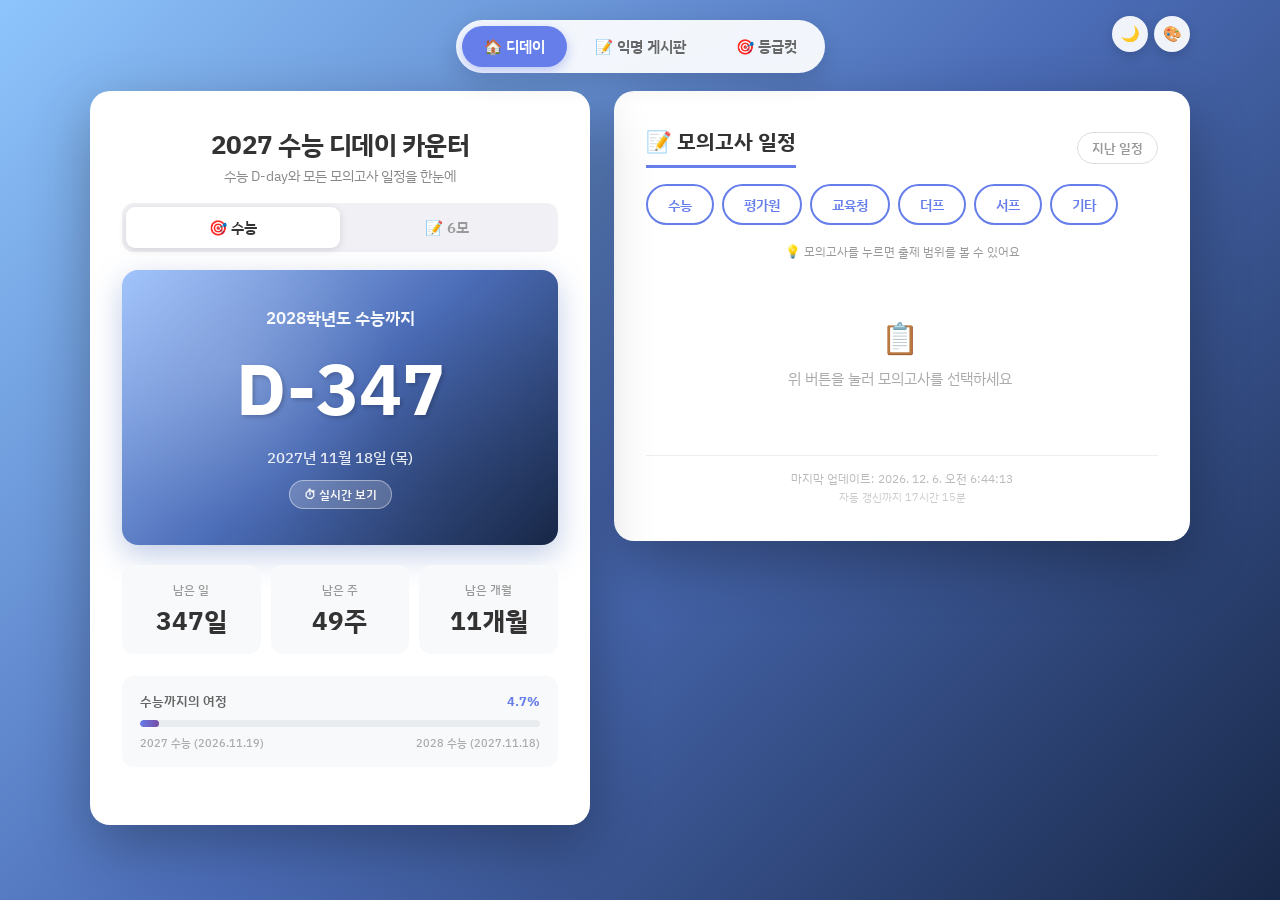
==== commit ea5b40bc: "Add 통합사회·통합과학 spec to SUBJECT_META (25문항·40분·50점) 고1·고2 통합사회/통합과학 규격을 매핑에 추가 — 그동안 비표준이라 메타가 안 떴는데, " ====
--- a/index.html
+++ b/index.html
@@ -658,7 +658,9 @@
             '사회탐구': '과목당 20문항 · 30분 · 50점',
             '과학탐구': '과목당 20문항 · 30분 · 50점',
             '직업탐구': '과목당 20문항 · 30분 · 50점',
-            '제2외국어/한문': '30문항 · 40분 · 50점'
+            '제2외국어/한문': '30문항 · 40분 · 50점',
+            '통합사회': '25문항 · 40분 · 50점',
+            '통합과학': '25문항 · 40분 · 50점'
         };
 
         function renderScopeTable(rows) {
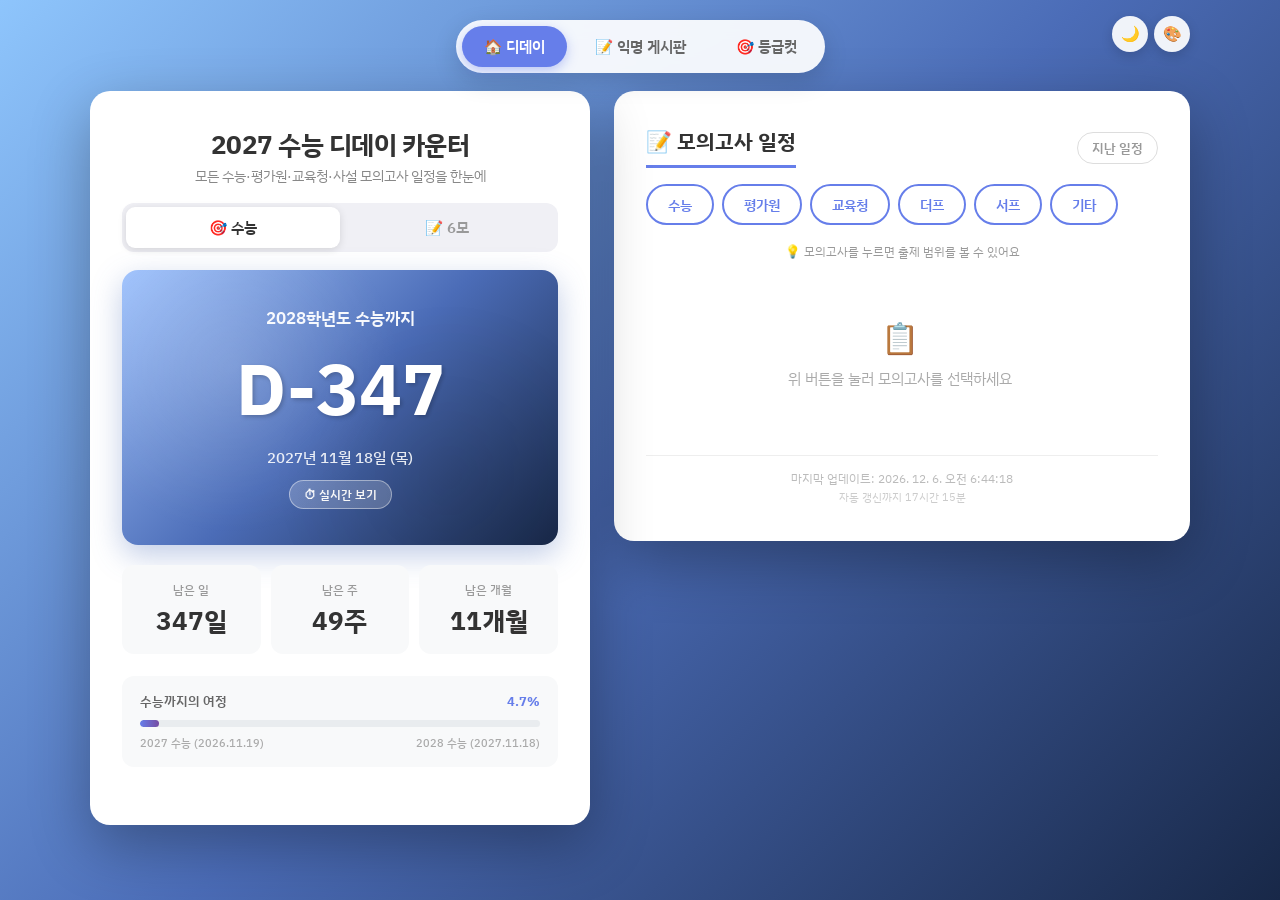
==== commit a68a7035: "Clean up search snippet: D-day in title, concise description 검색결과 스니펫이 페이지 버튼 텍스트(🎯 수능 📝 9모 ⏱…)를 긁어 " ====
--- a/index.html
+++ b/index.html
@@ -14,12 +14,12 @@
          crossorigin="anonymous"></script>
     <meta charset="UTF-8">
     <meta name="viewport" content="width=device-width, initial-scale=1.0">
-    <title>수능 디데이 카운터 | 2027 수능 D-day | 6·9월 모의평가 디데이 | 모의고사 일정</title>
-    <meta name="description" content="2027학년도 수능 디데이 카운터 - 수능 D-day, 6·9월 모의평가 디데이, 평가원·교육청·더프·서프 모의고사 일정, 수시/정시 원서접수·성적 통지일까지 한눈에. 2026년 11월 19일 시행.">
+    <title>2027 수능 디데이 · 9모 디데이 | 모의고사 일정</title>
+    <meta name="description" content="모든 수능·평가원·교육청·사설(더프·서프) 모의고사 일정과 디데이를 한눈에. 익명 게시판까지 한 곳에서.">
     <meta name="keywords" content="2027 수능 디데이 카운터, 수능 디데이, 수능 D-day, 6모 디데이, 9모 디데이, 6월 모의고사 디데이, 9월 모의고사 디데이, 6모 D-day, 9모 D-day, 2027 수능, 2027학년도 수능, 수능 디데이 계산기, 수능 카운터, 수능 카운트다운, 수능 남은 날짜, 수능 몇일 남았나, 모의고사 일정, 2026 모의고사 일정, 3월 모의고사, 6월 모의고사, 9월 모의고사, 평가원 모의고사, 교육청 모의고사, 더프 모의고사, 서프 모의고사, 수시 원서 접수, 정시 원서 접수, 수능 성적 통지일, 필적확인란, 필적확인란 문구, 역대 필적확인란, 수능 준비, 수험생">
     <meta name="theme-color" content="#667eea">
-    <meta property="og:title" content="수능 디데이 카운터 | 2027 수능 D-day | 6·9월 모의평가 디데이 | 모의고사 일정">
-    <meta property="og:description" content="2027학년도 수능 디데이 카운터 - 수능까지 남은 날짜, 6·9월 모의평가 디데이, 모의고사 일정, 수시/정시 일정, 역대 필적확인란까지 한눈에">
+    <meta property="og:title" content="2027 수능 디데이 · 9모 디데이 | 모의고사 일정">
+    <meta property="og:description" content="모든 수능·평가원·교육청·사설(더프·서프) 모의고사 일정과 디데이를 한눈에. 익명 게시판까지 한 곳에서.">
     <meta property="og:type" content="website">
     <meta property="og:url" content="https://chaehun1.github.io/ksat-dday/">
     <meta property="og:image" content="https://chaehun1.github.io/ksat-dday/og-image.png">
@@ -28,8 +28,8 @@
     <meta property="og:site_name" content="2027 수능 디데이 카운터">
     <meta property="og:locale" content="ko_KR">
     <meta name="twitter:card" content="summary_large_image">
-    <meta name="twitter:title" content="수능 디데이 카운터 | 2027 수능 D-day | 6·9월 모의평가 디데이 | 모의고사 일정">
-    <meta name="twitter:description" content="2027학년도 수능 디데이 카운터 - 수능까지 남은 날짜, 6·9월 모의평가 디데이, 모의고사 일정, 수시/정시 일정, 역대 필적확인란까지 한눈에">
+    <meta name="twitter:title" content="2027 수능 디데이 · 9모 디데이 | 모의고사 일정">
+    <meta name="twitter:description" content="모든 수능·평가원·교육청·사설(더프·서프) 모의고사 일정과 디데이를 한눈에. 익명 게시판까지 한 곳에서.">
     <meta name="twitter:image" content="https://chaehun1.github.io/ksat-dday/og-image.png">
     <meta name="author" content="2027 수능 디데이 카운터">
     <meta name="robots" content="index, follow, max-snippet:-1, max-image-preview:large">
@@ -295,7 +295,7 @@
         <aside class="left-panel" role="complementary">
             <header class="header">
                 <h1>2027 수능 디데이 카운터</h1>
-                <p class="subtitle">수능 D-day와 모든 모의고사 일정을 한눈에</p>
+                <p class="subtitle">모든 수능·평가원·교육청·사설 모의고사 일정을 한눈에</p>
             </header>
 
             <div class="mode-tabs" role="tablist" aria-label="디데이 모드 선택">
@@ -803,23 +803,20 @@
                 var sun = getActiveSuneung();
                 var second = (typeof getSecondTab === 'function') ? getSecondTab() : null; // '6mo'|'9mo'|null
                 var sd = Math.ceil((parseDate(sun.date) - getToday()) / 86400000);
+                var word = '', dd = null;
                 if (second) {
-                    var word = second === '9mo' ? '9모' : '6모';
-                    document.title = '수능 디데이 카운터 | ' + sun.year + ' 수능 D-day | ' + word + ' 디데이 | 모의고사 일정';
-                } else {
-                    document.title = '수능 디데이 카운터 | ' + sun.year + ' 수능 D-day | 모의고사 일정';
+                    word = second === '9mo' ? '9모' : '6모';
+                    var info = second === '9mo' ? getActiveNineMo() : getActiveSixMo();
+                    dd = Math.ceil((parseDate(info.date) - getToday()) / 86400000);
                 }
+                document.title = (second && dd >= 0)
+                    ? sun.year + ' 수능 디데이 D-' + sd + ' · ' + word + ' 디데이 D-' + dd + ' | 모의고사 일정'
+                    : sun.year + ' 수능 디데이 D-' + sd + ' | 모의고사 일정';
                 var md = document.querySelector('meta[name="description"]');
                 if (md) {
-                    var extra = '';
-                    if (second) {
-                        var info = second === '9mo' ? getActiveNineMo() : getActiveSixMo();
-                        var wlabel = second === '9mo' ? '9월 모의평가(9모)' : '6월 모의평가(6모)';
-                        var dd = Math.ceil((parseDate(info.date) - getToday()) / 86400000);
-                        if (dd >= 0) extra = wlabel + ' D-' + dd + ', ';
-                    }
-                    md.setAttribute('content', sun.year + '학년도 수능 D-' + sd + '. ' + extra +
-                        '평가원·교육청·더프·서프 모의고사 일정과 디데이, 수시/정시 원서접수·성적 통지일까지 한눈에.');
+                    var lead = sun.year + ' 수능 D-' + sd + ((second && dd >= 0) ? ', ' + word + ' D-' + dd : '') + '. ';
+                    md.setAttribute('content', lead +
+                        '모든 수능·평가원·교육청·사설 모의고사 일정을 한눈에, 익명 게시판까지.');
                 }
             } catch(e){}
         })();
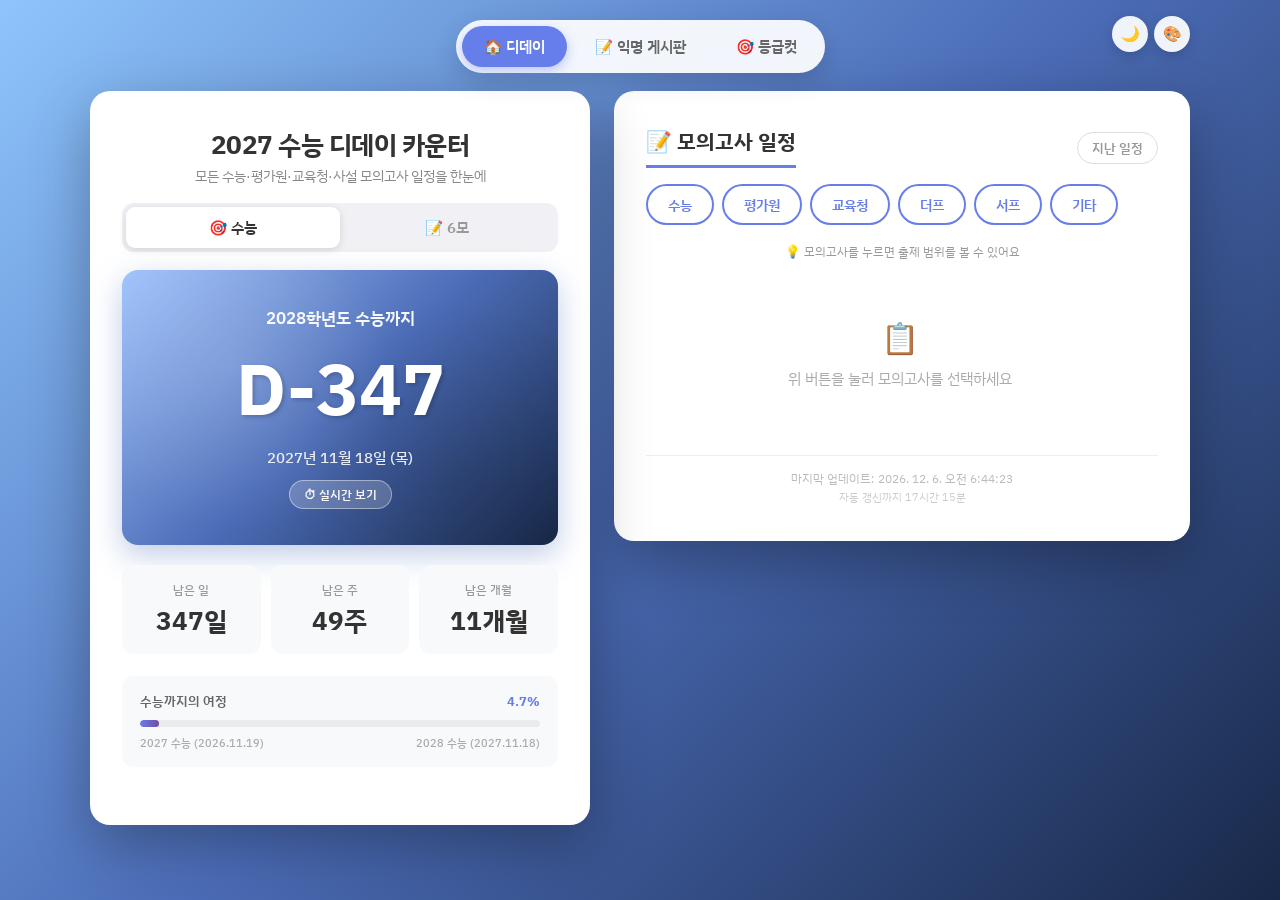
==== commit 5af725f8: "Add 카드뉴스 뷰어 페이지 (/news/, 비공개) - news/index.html: 표지 그리드 갤러리 + 인스타식 가로 슬라이드 뷰어   (좌우 버튼·스와이프·카운터·ESC)" ====
--- a/index.html
+++ b/index.html
@@ -287,6 +287,7 @@
                 <a href="./wall/" class="nav-link" role="menuitem">📝 익명 게시판</a>
                 <a href="./grade-cut/" class="nav-link" role="menuitem">🎯 등급컷</a>
                 <a href="./archive/" class="nav-link nav-link-archive" role="menuitem">📚 기출문제</a>
+                <a href="./news/" class="nav-link nav-link-news" role="menuitem">📰 카드뉴스</a>
             </div>
         </div>
     </nav>
--- a/shared.css
+++ b/shared.css
@@ -211,8 +211,8 @@
 }
 .nav-link:hover  { color: #333; background: rgba(102,126,234,0.08); }
 .nav-link.active { background: #667eea; color: #fff; box-shadow: 0 4px 12px rgba(102,126,234,0.4); }
-/* 자료실(기출문제) — 관리자만 노출. shared.js의 applyArchiveNavVisibility()가 inline style로 해제 */
-.nav-link-archive { display: none; }
+/* 자료실(기출문제)·카드뉴스 — 관리자만 노출. shared.js의 applyArchiveNavVisibility()가 inline style로 해제 */
+.nav-link-archive, .nav-link-news { display: none; }
 html[data-theme="dark"] .nav-pill             { background: rgba(30,32,48,0.92); }
 html[data-theme="dark"] .nav-toggle           { color: #e8e8ea; }
 html[data-theme="dark"] .nav-toggle:hover     { background: rgba(154,165,234,0.12); }
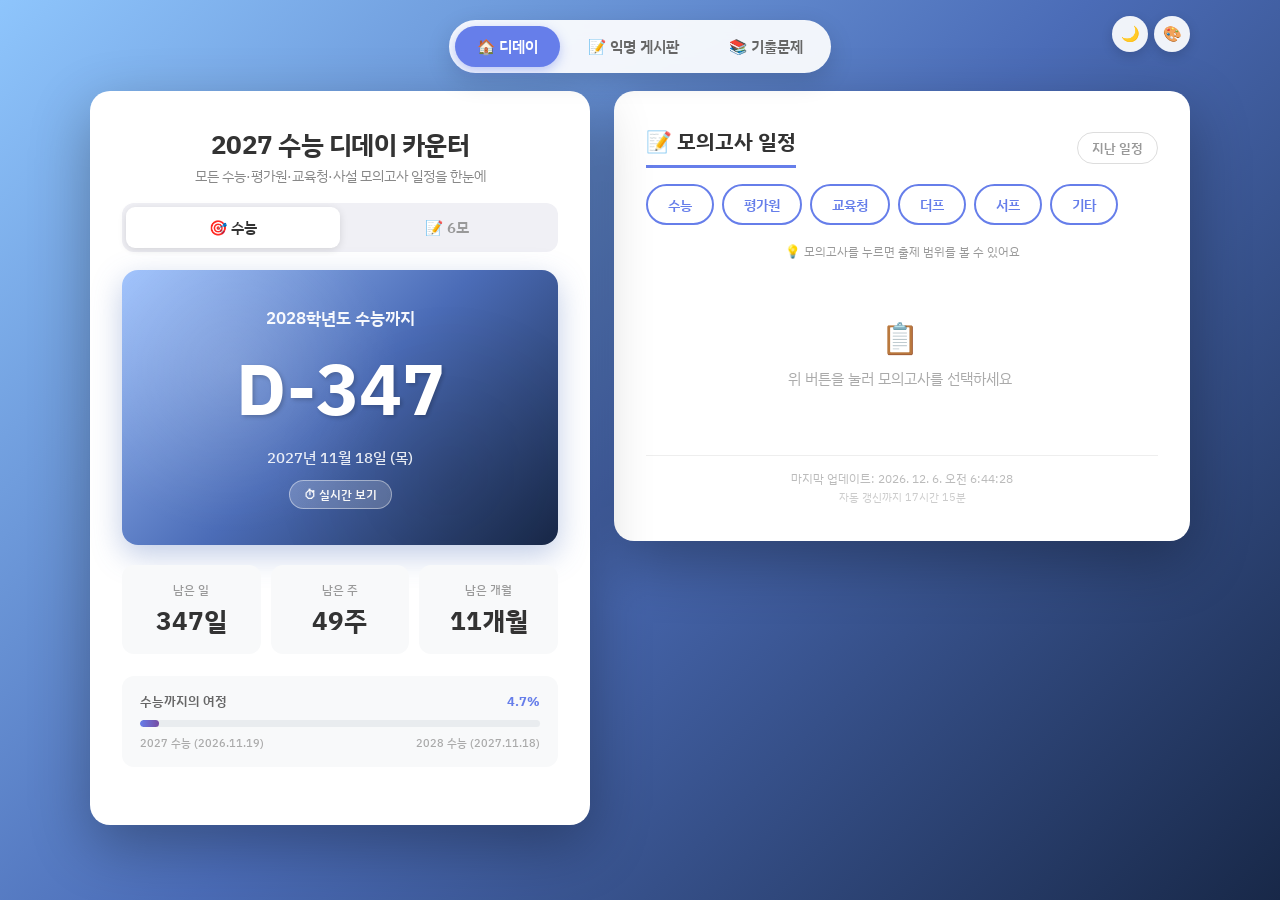
==== commit 90d70a7f: "자료실 nav 공개(커밍순), 등급컷 nav 숨김 - 자료실: nav-link-archive를 모두에게 노출(숨김 해제). 비관리자는 누르면   기존대로 '준비 중' placeho" ====
--- a/index.html
+++ b/index.html
@@ -285,7 +285,7 @@
             <div class="nav-menu" id="navMenu" role="menu">
                 <a href="./" class="nav-link active" role="menuitem">🏠 디데이</a>
                 <a href="./wall/" class="nav-link" role="menuitem">📝 익명 게시판</a>
-                <a href="./grade-cut/" class="nav-link" role="menuitem">🎯 등급컷</a>
+                <a href="./grade-cut/" class="nav-link nav-link-gradecut" role="menuitem">🎯 등급컷</a>
                 <a href="./archive/" class="nav-link nav-link-archive" role="menuitem">📚 기출문제</a>
                 <a href="./news/" class="nav-link nav-link-news" role="menuitem">📰 카드뉴스</a>
             </div>
--- a/shared.css
+++ b/shared.css
@@ -211,8 +211,9 @@
 }
 .nav-link:hover  { color: #333; background: rgba(102,126,234,0.08); }
 .nav-link.active { background: #667eea; color: #fff; box-shadow: 0 4px 12px rgba(102,126,234,0.4); }
-/* 자료실(기출문제)·카드뉴스 — 관리자만 노출. shared.js의 applyArchiveNavVisibility()가 inline style로 해제 */
-.nav-link-archive, .nav-link-news { display: none; }
+/* 카드뉴스·등급컷 — 관리자만 노출. shared.js의 applyArchiveNavVisibility()가 inline style로 해제.
+   (자료실은 모두에게 노출하되, 비관리자는 페이지에서 '준비 중' placeholder만 보임) */
+.nav-link-news, .nav-link-gradecut { display: none; }
 html[data-theme="dark"] .nav-pill             { background: rgba(30,32,48,0.92); }
 html[data-theme="dark"] .nav-toggle           { color: #e8e8ea; }
 html[data-theme="dark"] .nav-toggle:hover     { background: rgba(154,165,234,0.12); }
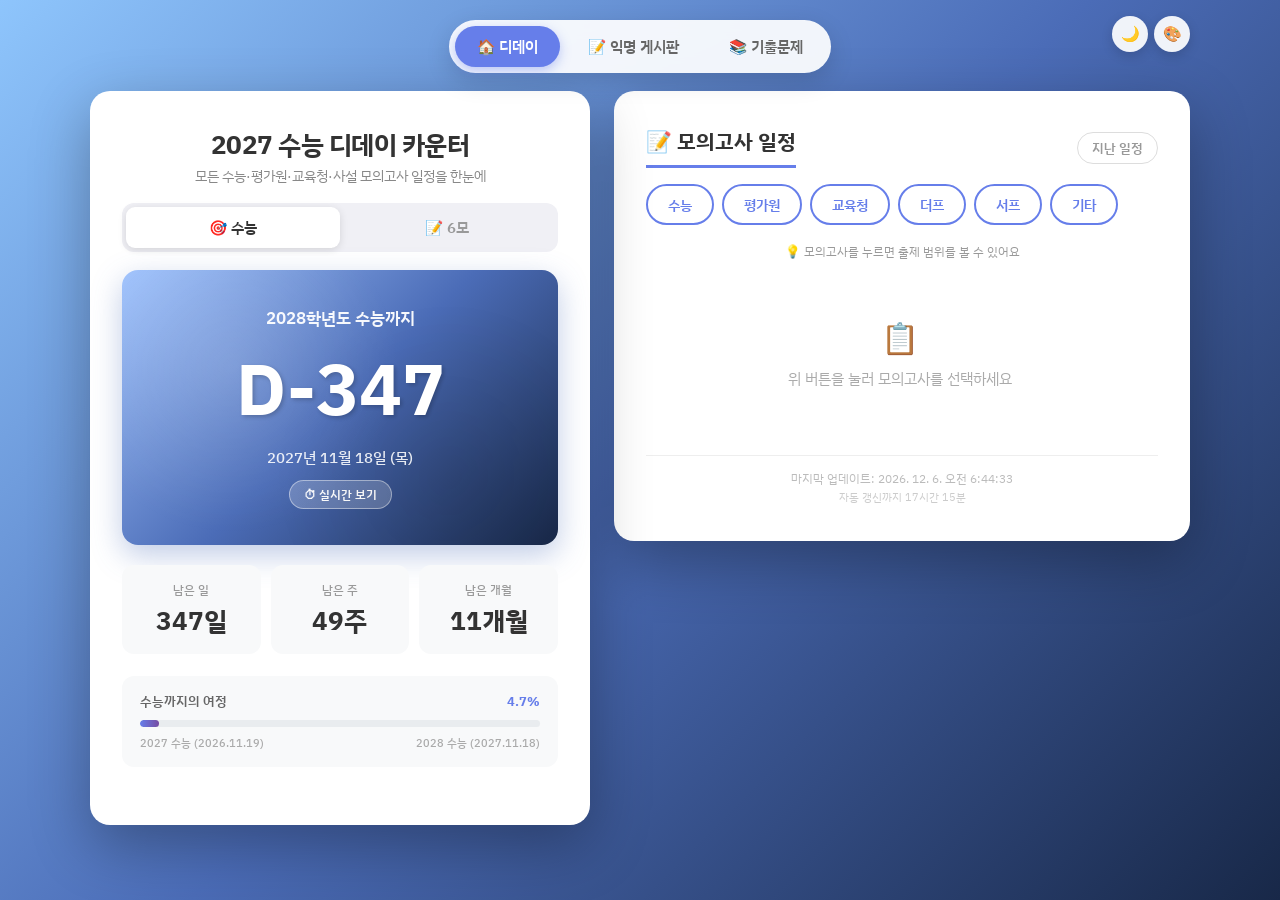
==== commit 6e6fac33: "메인 애니메이션 밸런스 조정" ====
--- a/index.html
+++ b/index.html
@@ -47,7 +47,7 @@
     <style>
         /* prefers-reduced-motion 예외: 임박 테마는 fadeUp 유지 */
         @media (prefers-reduced-motion: reduce) {
-            .main-dday.theme-imminent { animation: fadeUp 0.55s ease-out 0.05s both !important; }
+            .main-dday.theme-imminent { animation: fadeUp 0.32s ease-out 0.02s both !important; }
         }
 
         /* Dark mode (페이지 고유 컴포넌트만) */
@@ -75,21 +75,22 @@
         .left-panel { position: sticky; top: 20px; background: white; border-radius: 20px; padding: 36px 32px; box-shadow: 0 20px 60px rgba(0,0,0,0.3); transition: background 0.4s ease; }
         .right-panel { background: white; border-radius: 20px; padding: 36px 32px; box-shadow: 0 20px 60px rgba(0,0,0,0.3); max-height: calc(100vh - 40px); display: flex; flex-direction: column; transition: background 0.4s ease; }
 
-        @keyframes fadeDown { from { opacity:0; transform:translateY(-14px); } to { opacity:1; transform:translateY(0); } }
-        @keyframes fadeUp { from { opacity:0; transform:translateY(14px); } to { opacity:1; transform:translateY(0); } }
-        @keyframes fadeIn { from { opacity:0; } to { opacity:1; } }
-        @keyframes numberFlip { from { opacity:0; transform:translateY(8px) scale(0.95); } to { opacity:1; transform:translateY(0) scale(1); } }
-
-        .header { text-align: center; margin-bottom: 18px; animation: fadeDown 0.5s ease-out; }
+        @keyframes fadeDown { from { opacity:0; transform:translateY(-6px); } to { opacity:1; transform:translateY(0); } }
+        @keyframes fadeUp { from { opacity:0; transform:translateY(6px); } to { opacity:1; transform:translateY(0); } }
+        @keyframes fadeIn { from { opacity:0; } to { opacity:1; } }
+        @keyframes scheduleItemIn { from { opacity:0; transform:translateY(8px) scale(0.99); } to { opacity:1; transform:translateY(0) scale(1); } }
+        @keyframes numberFlip { from { opacity:0; transform:translateY(8px) scale(0.95); } to { opacity:1; transform:translateY(0) scale(1); } }
+
+        .header { text-align: center; margin-bottom: 18px; animation: fadeDown 0.28s ease-out; }
         h1 { font-weight: 700; font-size: 1.6em; letter-spacing: -0.02em; color: #333; margin-bottom: 4px; }
         .subtitle { color: #888; font-size: 0.88em; font-weight: 400; }
 
-        .mode-tabs { display: flex; background: #f0f0f5; border-radius: 12px; padding: 4px; margin-bottom: 18px; animation: fadeDown 0.5s ease-out 0.05s both; }
+        .mode-tabs { display: flex; background: #f0f0f5; border-radius: 12px; padding: 4px; margin-bottom: 18px; animation: fadeDown 0.28s ease-out 0.02s both; }
         .mode-tab { flex: 1; padding: 10px 0; border: none; background: transparent; border-radius: 9px; cursor: pointer; font-family: 'IBM Plex Sans KR', sans-serif; font-size: 0.92em; font-weight: 600; color: #999; transition: all 0.25s ease; }
         .mode-tab.active { background: white; color: #333; box-shadow: 0 2px 8px rgba(0,0,0,0.12); }
         .mode-tab:hover:not(.active) { color: #666; }
 
-        .main-dday { position: relative; border-radius: 16px; padding: 36px 24px; text-align: center; margin-bottom: 20px; color: white; overflow: hidden; animation: fadeUp 0.55s ease-out 0.05s both; transition: background 0.5s ease, box-shadow 0.5s ease; }
+        .main-dday { position: relative; border-radius: 16px; padding: 36px 24px; text-align: center; margin-bottom: 20px; color: white; overflow: hidden; animation: fadeUp 0.32s ease-out 0.02s both; transition: background 0.5s ease, box-shadow 0.5s ease; }
         .main-dday::before { content: ''; position: absolute; inset: 0; background: radial-gradient(circle at 25% 35%, rgba(255,255,255,0.12), transparent 45%), radial-gradient(circle at 75% 75%, rgba(0,0,0,0.08), transparent 45%); pointer-events: none; }
         .main-dday.theme-coral    { background: linear-gradient(135deg, #ff6b6b 0%, #ee5a6f 100%); box-shadow: 0 10px 30px rgba(238,90,111,0.3); }
         .main-dday.theme-lavender { background: linear-gradient(135deg, #667eea 0%, #764ba2 100%); box-shadow: 0 10px 30px rgba(102,126,234,0.3); }
@@ -101,19 +102,19 @@
         .main-dday.theme-summer   { background: linear-gradient(135deg, #00c6fb 0%, #005bea 100%); box-shadow: 0 10px 30px rgba(0,91,234,0.35); }
         .main-dday.theme-autumn   { background: linear-gradient(135deg, #ff9966 0%, #ff5e62 50%, #8e2019 100%); box-shadow: 0 10px 30px rgba(255,94,98,0.35); }
         .main-dday.theme-winter   { background: linear-gradient(135deg, #a1c4fd 0%, #4b6cb7 50%, #182848 100%); box-shadow: 0 10px 30px rgba(75,108,183,0.35); }
-        .main-dday.theme-imminent { background: linear-gradient(135deg, #ff416c 0%, #b20710 100%); box-shadow: 0 10px 30px rgba(178,7,16,0.45); animation: fadeUp 0.55s ease-out 0.05s both, imminentPulse 2.5s ease-in-out infinite; }
+        .main-dday.theme-imminent { background: linear-gradient(135deg, #ff416c 0%, #b20710 100%); box-shadow: 0 10px 30px rgba(178,7,16,0.45); animation: fadeUp 0.32s ease-out 0.02s both, imminentPulse 2.5s ease-in-out infinite; }
         @keyframes imminentPulse { 0%,100% { box-shadow: 0 10px 30px rgba(178,7,16,0.45); } 50% { box-shadow: 0 10px 40px rgba(255,65,108,0.7); } }
         .main-dday-number.animating { animation: numberFlip 0.3s ease-out both; }
         .main-dday-label { position: relative; font-size: 1.05em; font-weight: 600; opacity: 0.95; margin-bottom: 6px; }
         .main-dday-number { position: relative; font-size: 4.5em; font-weight: 700; margin: 12px 0; text-shadow: 2px 2px 4px rgba(0,0,0,0.2); }
         .main-dday-date { position: relative; font-size: 0.95em; opacity: 0.88; font-weight: 500; }
 
-        .stats-row { display: grid; grid-template-columns: 1fr 1fr 1fr; gap: 10px; margin-bottom: 22px; animation: fadeUp 0.55s ease-out 0.12s both; }
+        .stats-row { display: grid; grid-template-columns: 1fr 1fr 1fr; gap: 10px; margin-bottom: 22px; animation: fadeUp 0.32s ease-out 0.04s both; }
         .stat-card { background: #f8f9fa; padding: 16px 8px; border-radius: 12px; text-align: center; }
         .stat-label { color: #999; font-size: 0.78em; font-weight: 500; margin-bottom: 5px; }
         .stat-value { font-size: 1.6em; font-weight: 700; color: #333; transition: all 0.3s ease; }
 
-        .progress-section { background: #f8f9fa; border-radius: 12px; padding: 16px 18px; margin-bottom: 22px; animation: fadeUp 0.55s ease-out 0.18s both; }
+        .progress-section { background: #f8f9fa; border-radius: 12px; padding: 16px 18px; margin-bottom: 22px; animation: fadeUp 0.32s ease-out 0.06s both; }
         .progress-header { display: flex; justify-content: space-between; align-items: center; margin-bottom: 10px; }
         .progress-label { font-size: 0.84em; color: #666; font-weight: 600; }
         .progress-percent { font-size: 0.84em; color: #667eea; font-weight: 700; transition: color 0.3s ease; }
@@ -123,20 +124,21 @@
         .progress-dates { display: flex; justify-content: space-between; margin-top: 8px; font-size: 0.7em; color: #aaa; font-weight: 500; }
 
         /* 필적확인란: 화면 숨김(데이터·스타일은 유지) */
-        .handwriting-box { display: none; background: #fff9e6; border-left: 4px solid #ffc107; padding: 20px; border-radius: 10px; text-align: center; animation: fadeUp 0.55s ease-out 0.24s both; }
+        .handwriting-box { display: none; background: #fff9e6; border-left: 4px solid #ffc107; padding: 20px; border-radius: 10px; text-align: center; animation: fadeUp 0.32s ease-out 0.08s both; }
         .handwriting-text { font-size: 1.1em; font-weight: 600; color: #7a6520; line-height: 1.7; }
         .handwriting-src { font-size: 0.7em; font-weight: 500; color: #b8a570; margin-top: 6px; }
 
-        .section-header { display: flex; justify-content: space-between; align-items: center; margin-bottom: 16px; animation: fadeDown 0.5s ease-out; }
+        .section-header { display: flex; justify-content: space-between; align-items: center; margin-bottom: 16px; animation: fadeIn 0.24s ease-out; }
         .section-title { font-size: 1.3em; font-weight: 700; color: #333; padding-bottom: 10px; border-bottom: 3px solid #667eea; }
         .past-toggle { font-family: 'IBM Plex Sans KR', sans-serif; font-size: 0.8em; font-weight: 600; color: #999; background: white; border: 1px solid #ddd; padding: 6px 14px; border-radius: 20px; cursor: pointer; transition: all 0.2s ease; }
         .past-toggle:hover { color: #666; border-color: #bbb; }
         .past-toggle.active { color: #667eea; border-color: #667eea; background: #eef0ff; }
 
-        .filter-buttons { display: flex; flex-wrap: wrap; gap: 8px; margin-bottom: 18px; animation: fadeUp 0.5s ease-out 0.05s both; }
-        .filter-btn { font-family: 'IBM Plex Sans KR', sans-serif; padding: 9px 20px; border: 2px solid #667eea; background: white; color: #667eea; border-radius: 25px; cursor: pointer; font-weight: 600; font-size: 0.88em; transition: all 0.3s ease; }
-        .filter-btn:hover { transform: translateY(-2px); box-shadow: 0 3px 10px rgba(102,126,234,0.3); }
-        .filter-btn.active { background: #667eea; color: white; }
+        .filter-buttons { display: flex; flex-wrap: wrap; gap: 8px; margin-bottom: 18px; animation: fadeIn 0.24s ease-out 0.02s both; }
+        .filter-btn { font-family: 'IBM Plex Sans KR', sans-serif; padding: 9px 20px; border: 2px solid #667eea; background: white; color: #667eea; border-radius: 25px; cursor: pointer; font-weight: 600; font-size: 0.88em; transition: background 0.18s ease, color 0.18s ease, border-color 0.18s ease, transform 0.16s ease, box-shadow 0.16s ease; }
+        .filter-btn:hover { transform: translateY(-2px); box-shadow: 0 3px 10px rgba(102,126,234,0.3); }
+        .filter-btn:active { transform: translateY(0) scale(0.97); }
+        .filter-btn.active { background: #667eea; color: white; }
 
         .schedule-scroll { flex: 1; overflow-y: auto; min-height: 0; padding-right: 4px; }
         .schedule-scroll::-webkit-scrollbar { width: 5px; }
@@ -148,7 +150,7 @@
         .empty-message { text-align: center; padding: 48px 20px; color: #aaa; font-size: 0.95em; }
         .empty-icon { font-size: 2em; margin-bottom: 10px; display: block; }
 
-        .schedule-item { background: #f8f9fa; padding: 16px 20px; border-radius: 12px; display: flex; justify-content: space-between; align-items: center; transition: all 0.2s ease; animation: fadeIn 0.3s ease-out; }
+        .schedule-item { background: #f8f9fa; padding: 16px 20px; border-radius: 12px; display: flex; justify-content: space-between; align-items: center; transition: all 0.2s ease; animation: scheduleItemIn 0.26s ease-out both; }
         .schedule-item:hover { transform: translateY(-3px); box-shadow: 0 5px 15px rgba(0,0,0,0.08); }
         .schedule-item.is-suneung { background: linear-gradient(135deg, #ffebee 0%, #ffcdd2 100%); border-left: 4px solid #f44336; }
         .schedule-item.upcoming { background: linear-gradient(135deg, #fff9e6 0%, #fff3cd 100%); border-left: 4px solid #ffc107; }
@@ -604,10 +606,11 @@
                 var resultDday = resultPending ? Math.min.apply(null, futureResults.map(function(r){ return calculateDday(r.date); })) : null;
                 var isPast = examPast && !resultPending;
                 var isUpcoming = dday > 0 && dday <= 7;
-                var isSuneung = item.isSuneung && item.date === getActiveSuneung().date;
-                var el = document.createElement('div');
-                el.className = 'schedule-item';
-                if (isSuneung) el.classList.add('is-suneung');
+                var isSuneung = item.isSuneung && item.date === getActiveSuneung().date;
+                var el = document.createElement('div');
+                el.className = 'schedule-item';
+                el.style.animationDelay = Math.min(idx, 8) * 18 + 'ms';
+                if (isSuneung) el.classList.add('is-suneung');
                 else if (isUpcoming) el.classList.add('upcoming');
                 if (isPast) el.classList.add('past-item');
                 var ddayText, ddayClass;
--- a/shared.css
+++ b/shared.css
@@ -198,6 +198,10 @@
 }
 .nav-menu.open { display: flex; }
 @keyframes navMenuIn { from { opacity: 0; transform: translateY(-4px); } to { opacity: 1; transform: translateY(0); } }
+
+/* 페이지 진입 애니메이션 (디데이와 동일 톤) */
+@keyframes fadeUp   { from { opacity: 0; transform: translateY(14px); }  to { opacity: 1; transform: translateY(0); } }
+@keyframes fadeDown { from { opacity: 0; transform: translateY(-14px); } to { opacity: 1; transform: translateY(0); } }
 .nav-link {
     padding: 10px 16px;
     border-radius: 12px;
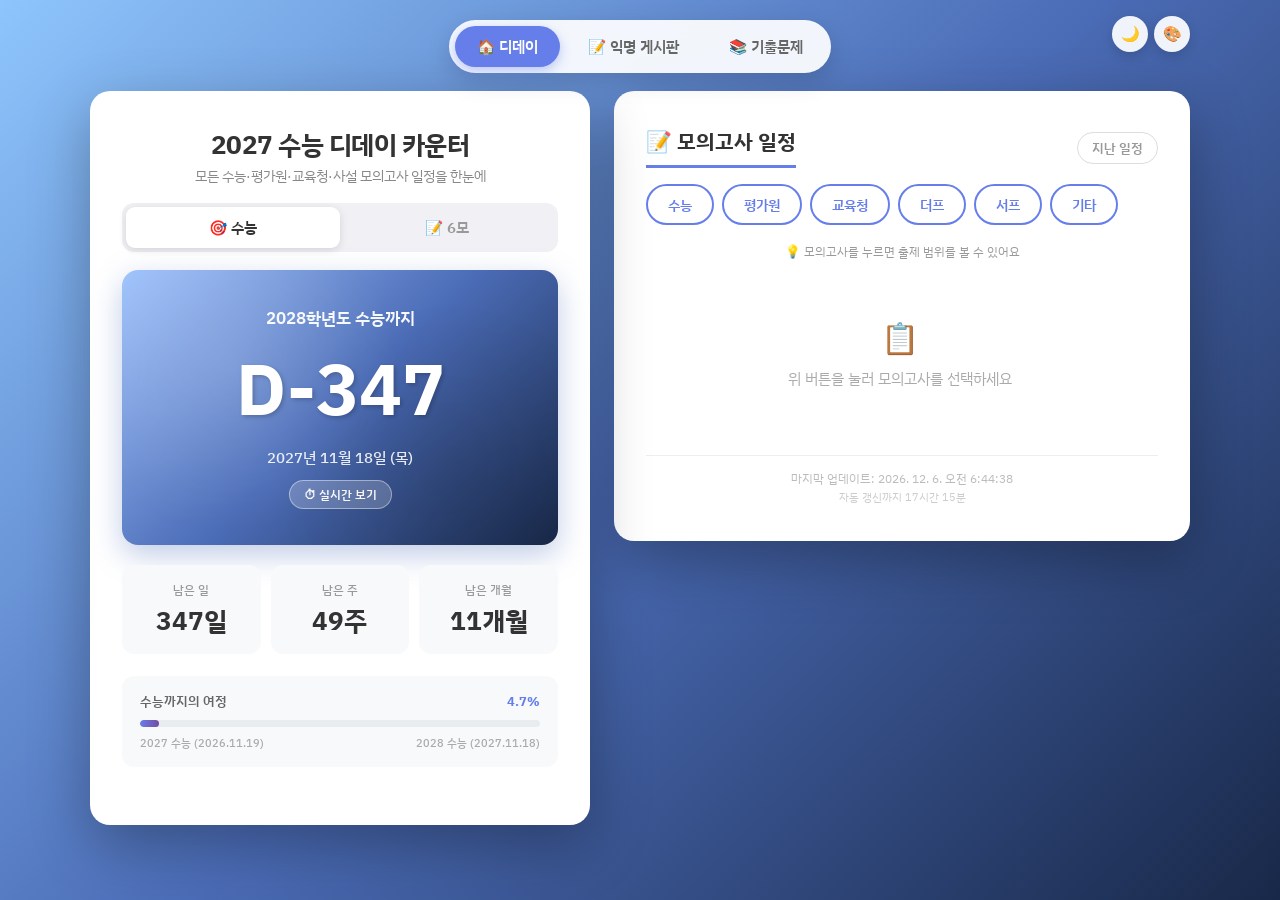
==== commit a836f5ae: "메인 애니메이션 속도 재조정" ====
--- a/index.html
+++ b/index.html
@@ -47,7 +47,7 @@
     <style>
         /* prefers-reduced-motion 예외: 임박 테마는 fadeUp 유지 */
         @media (prefers-reduced-motion: reduce) {
-            .main-dday.theme-imminent { animation: fadeUp 0.32s ease-out 0.02s both !important; }
+            .main-dday.theme-imminent { animation: fadeUp 0.44s ease-out 0.04s both !important; }
         }
 
         /* Dark mode (페이지 고유 컴포넌트만) */
@@ -75,22 +75,22 @@
         .left-panel { position: sticky; top: 20px; background: white; border-radius: 20px; padding: 36px 32px; box-shadow: 0 20px 60px rgba(0,0,0,0.3); transition: background 0.4s ease; }
         .right-panel { background: white; border-radius: 20px; padding: 36px 32px; box-shadow: 0 20px 60px rgba(0,0,0,0.3); max-height: calc(100vh - 40px); display: flex; flex-direction: column; transition: background 0.4s ease; }
 
-        @keyframes fadeDown { from { opacity:0; transform:translateY(-6px); } to { opacity:1; transform:translateY(0); } }
-        @keyframes fadeUp { from { opacity:0; transform:translateY(6px); } to { opacity:1; transform:translateY(0); } }
+        @keyframes fadeDown { from { opacity:0; transform:translateY(-10px); } to { opacity:1; transform:translateY(0); } }
+        @keyframes fadeUp { from { opacity:0; transform:translateY(10px); } to { opacity:1; transform:translateY(0); } }
         @keyframes fadeIn { from { opacity:0; } to { opacity:1; } }
-        @keyframes scheduleItemIn { from { opacity:0; transform:translateY(8px) scale(0.99); } to { opacity:1; transform:translateY(0) scale(1); } }
+        @keyframes scheduleItemIn { from { opacity:0; transform:translateY(10px) scale(0.99); } to { opacity:1; transform:translateY(0) scale(1); } }
         @keyframes numberFlip { from { opacity:0; transform:translateY(8px) scale(0.95); } to { opacity:1; transform:translateY(0) scale(1); } }
 
-        .header { text-align: center; margin-bottom: 18px; animation: fadeDown 0.28s ease-out; }
+        .header { text-align: center; margin-bottom: 18px; animation: fadeDown 0.42s ease-out; }
         h1 { font-weight: 700; font-size: 1.6em; letter-spacing: -0.02em; color: #333; margin-bottom: 4px; }
         .subtitle { color: #888; font-size: 0.88em; font-weight: 400; }
 
-        .mode-tabs { display: flex; background: #f0f0f5; border-radius: 12px; padding: 4px; margin-bottom: 18px; animation: fadeDown 0.28s ease-out 0.02s both; }
+        .mode-tabs { display: flex; background: #f0f0f5; border-radius: 12px; padding: 4px; margin-bottom: 18px; animation: fadeDown 0.42s ease-out 0.04s both; }
         .mode-tab { flex: 1; padding: 10px 0; border: none; background: transparent; border-radius: 9px; cursor: pointer; font-family: 'IBM Plex Sans KR', sans-serif; font-size: 0.92em; font-weight: 600; color: #999; transition: all 0.25s ease; }
         .mode-tab.active { background: white; color: #333; box-shadow: 0 2px 8px rgba(0,0,0,0.12); }
         .mode-tab:hover:not(.active) { color: #666; }
 
-        .main-dday { position: relative; border-radius: 16px; padding: 36px 24px; text-align: center; margin-bottom: 20px; color: white; overflow: hidden; animation: fadeUp 0.32s ease-out 0.02s both; transition: background 0.5s ease, box-shadow 0.5s ease; }
+        .main-dday { position: relative; border-radius: 16px; padding: 36px 24px; text-align: center; margin-bottom: 20px; color: white; overflow: hidden; animation: fadeUp 0.44s ease-out 0.04s both; transition: background 0.5s ease, box-shadow 0.5s ease; }
         .main-dday::before { content: ''; position: absolute; inset: 0; background: radial-gradient(circle at 25% 35%, rgba(255,255,255,0.12), transparent 45%), radial-gradient(circle at 75% 75%, rgba(0,0,0,0.08), transparent 45%); pointer-events: none; }
         .main-dday.theme-coral    { background: linear-gradient(135deg, #ff6b6b 0%, #ee5a6f 100%); box-shadow: 0 10px 30px rgba(238,90,111,0.3); }
         .main-dday.theme-lavender { background: linear-gradient(135deg, #667eea 0%, #764ba2 100%); box-shadow: 0 10px 30px rgba(102,126,234,0.3); }
@@ -102,19 +102,19 @@
         .main-dday.theme-summer   { background: linear-gradient(135deg, #00c6fb 0%, #005bea 100%); box-shadow: 0 10px 30px rgba(0,91,234,0.35); }
         .main-dday.theme-autumn   { background: linear-gradient(135deg, #ff9966 0%, #ff5e62 50%, #8e2019 100%); box-shadow: 0 10px 30px rgba(255,94,98,0.35); }
         .main-dday.theme-winter   { background: linear-gradient(135deg, #a1c4fd 0%, #4b6cb7 50%, #182848 100%); box-shadow: 0 10px 30px rgba(75,108,183,0.35); }
-        .main-dday.theme-imminent { background: linear-gradient(135deg, #ff416c 0%, #b20710 100%); box-shadow: 0 10px 30px rgba(178,7,16,0.45); animation: fadeUp 0.32s ease-out 0.02s both, imminentPulse 2.5s ease-in-out infinite; }
+        .main-dday.theme-imminent { background: linear-gradient(135deg, #ff416c 0%, #b20710 100%); box-shadow: 0 10px 30px rgba(178,7,16,0.45); animation: fadeUp 0.44s ease-out 0.04s both, imminentPulse 2.5s ease-in-out infinite; }
         @keyframes imminentPulse { 0%,100% { box-shadow: 0 10px 30px rgba(178,7,16,0.45); } 50% { box-shadow: 0 10px 40px rgba(255,65,108,0.7); } }
         .main-dday-number.animating { animation: numberFlip 0.3s ease-out both; }
         .main-dday-label { position: relative; font-size: 1.05em; font-weight: 600; opacity: 0.95; margin-bottom: 6px; }
         .main-dday-number { position: relative; font-size: 4.5em; font-weight: 700; margin: 12px 0; text-shadow: 2px 2px 4px rgba(0,0,0,0.2); }
         .main-dday-date { position: relative; font-size: 0.95em; opacity: 0.88; font-weight: 500; }
 
-        .stats-row { display: grid; grid-template-columns: 1fr 1fr 1fr; gap: 10px; margin-bottom: 22px; animation: fadeUp 0.32s ease-out 0.04s both; }
+        .stats-row { display: grid; grid-template-columns: 1fr 1fr 1fr; gap: 10px; margin-bottom: 22px; animation: fadeUp 0.42s ease-out 0.1s both; }
         .stat-card { background: #f8f9fa; padding: 16px 8px; border-radius: 12px; text-align: center; }
         .stat-label { color: #999; font-size: 0.78em; font-weight: 500; margin-bottom: 5px; }
         .stat-value { font-size: 1.6em; font-weight: 700; color: #333; transition: all 0.3s ease; }
 
-        .progress-section { background: #f8f9fa; border-radius: 12px; padding: 16px 18px; margin-bottom: 22px; animation: fadeUp 0.32s ease-out 0.06s both; }
+        .progress-section { background: #f8f9fa; border-radius: 12px; padding: 16px 18px; margin-bottom: 22px; animation: fadeUp 0.42s ease-out 0.14s both; }
         .progress-header { display: flex; justify-content: space-between; align-items: center; margin-bottom: 10px; }
         .progress-label { font-size: 0.84em; color: #666; font-weight: 600; }
         .progress-percent { font-size: 0.84em; color: #667eea; font-weight: 700; transition: color 0.3s ease; }
@@ -124,17 +124,17 @@
         .progress-dates { display: flex; justify-content: space-between; margin-top: 8px; font-size: 0.7em; color: #aaa; font-weight: 500; }
 
         /* 필적확인란: 화면 숨김(데이터·스타일은 유지) */
-        .handwriting-box { display: none; background: #fff9e6; border-left: 4px solid #ffc107; padding: 20px; border-radius: 10px; text-align: center; animation: fadeUp 0.32s ease-out 0.08s both; }
+        .handwriting-box { display: none; background: #fff9e6; border-left: 4px solid #ffc107; padding: 20px; border-radius: 10px; text-align: center; animation: fadeUp 0.42s ease-out 0.18s both; }
         .handwriting-text { font-size: 1.1em; font-weight: 600; color: #7a6520; line-height: 1.7; }
         .handwriting-src { font-size: 0.7em; font-weight: 500; color: #b8a570; margin-top: 6px; }
 
-        .section-header { display: flex; justify-content: space-between; align-items: center; margin-bottom: 16px; animation: fadeIn 0.24s ease-out; }
+        .section-header { display: flex; justify-content: space-between; align-items: center; margin-bottom: 16px; animation: fadeIn 0.34s ease-out; }
         .section-title { font-size: 1.3em; font-weight: 700; color: #333; padding-bottom: 10px; border-bottom: 3px solid #667eea; }
         .past-toggle { font-family: 'IBM Plex Sans KR', sans-serif; font-size: 0.8em; font-weight: 600; color: #999; background: white; border: 1px solid #ddd; padding: 6px 14px; border-radius: 20px; cursor: pointer; transition: all 0.2s ease; }
         .past-toggle:hover { color: #666; border-color: #bbb; }
         .past-toggle.active { color: #667eea; border-color: #667eea; background: #eef0ff; }
 
-        .filter-buttons { display: flex; flex-wrap: wrap; gap: 8px; margin-bottom: 18px; animation: fadeIn 0.24s ease-out 0.02s both; }
+        .filter-buttons { display: flex; flex-wrap: wrap; gap: 8px; margin-bottom: 18px; animation: fadeIn 0.34s ease-out 0.04s both; }
         .filter-btn { font-family: 'IBM Plex Sans KR', sans-serif; padding: 9px 20px; border: 2px solid #667eea; background: white; color: #667eea; border-radius: 25px; cursor: pointer; font-weight: 600; font-size: 0.88em; transition: background 0.18s ease, color 0.18s ease, border-color 0.18s ease, transform 0.16s ease, box-shadow 0.16s ease; }
         .filter-btn:hover { transform: translateY(-2px); box-shadow: 0 3px 10px rgba(102,126,234,0.3); }
         .filter-btn:active { transform: translateY(0) scale(0.97); }
@@ -150,7 +150,7 @@
         .empty-message { text-align: center; padding: 48px 20px; color: #aaa; font-size: 0.95em; }
         .empty-icon { font-size: 2em; margin-bottom: 10px; display: block; }
 
-        .schedule-item { background: #f8f9fa; padding: 16px 20px; border-radius: 12px; display: flex; justify-content: space-between; align-items: center; transition: all 0.2s ease; animation: scheduleItemIn 0.26s ease-out both; }
+        .schedule-item { background: #f8f9fa; padding: 16px 20px; border-radius: 12px; display: flex; justify-content: space-between; align-items: center; transition: all 0.2s ease; animation: scheduleItemIn 0.36s ease-out both; }
         .schedule-item:hover { transform: translateY(-3px); box-shadow: 0 5px 15px rgba(0,0,0,0.08); }
         .schedule-item.is-suneung { background: linear-gradient(135deg, #ffebee 0%, #ffcdd2 100%); border-left: 4px solid #f44336; }
         .schedule-item.upcoming { background: linear-gradient(135deg, #fff9e6 0%, #fff3cd 100%); border-left: 4px solid #ffc107; }
@@ -609,7 +609,7 @@
                 var isSuneung = item.isSuneung && item.date === getActiveSuneung().date;
                 var el = document.createElement('div');
                 el.className = 'schedule-item';
-                el.style.animationDelay = Math.min(idx, 8) * 18 + 'ms';
+                el.style.animationDelay = Math.min(idx, 8) * 24 + 'ms';
                 if (isSuneung) el.classList.add('is-suneung');
                 else if (isUpcoming) el.classList.add('upcoming');
                 if (isPast) el.classList.add('past-item');
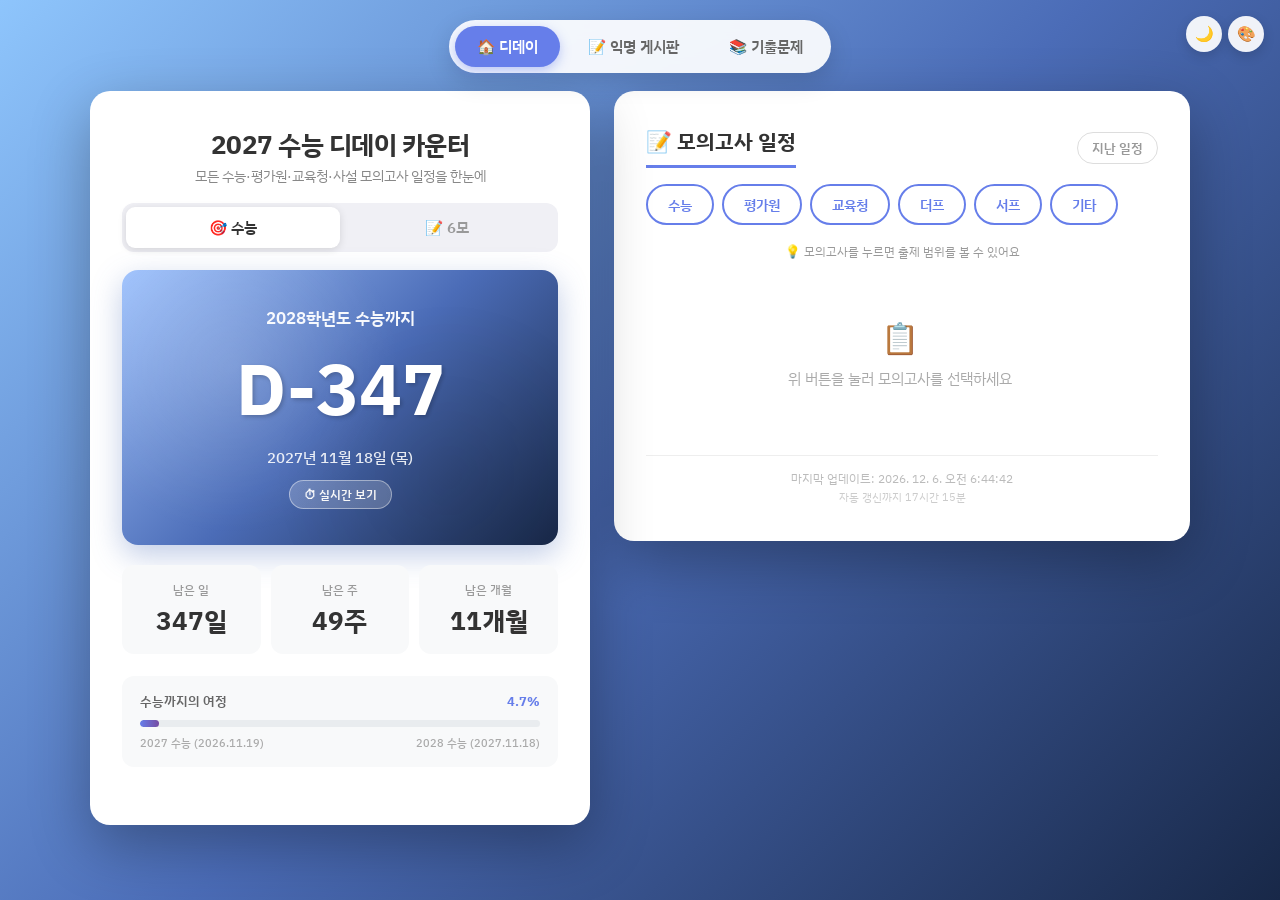
==== commit 46d28c5f: "FAB 버튼 고정 위치 조정" ====
--- a/index.html
+++ b/index.html
@@ -228,10 +228,10 @@
         .dday-timer-toggle.active { background: rgba(255,255,255,0.92); color: #333; border-color: transparent; }
         .dday-timer { margin-top: 10px; font-size: 1.1em; font-weight: 700; color: #fff; letter-spacing: 0.04em; font-variant-numeric: tabular-nums; font-family: ui-monospace, 'IBM Plex Sans KR', monospace; }
 
-        @media (max-width: 860px) {
-            body { padding: 10px; }
-            .fab-actions { position: absolute; top: 10px; right: 10px; }
-            .layout { grid-template-columns: 1fr; gap: 12px; }
+        @media (max-width: 860px) {
+            body { padding: 10px; }
+            .fab-actions { position: fixed; top: 10px; right: 10px; }
+            .layout { grid-template-columns: 1fr; gap: 12px; }
             .left-panel { position: static; padding: 24px 18px; border-radius: 16px; }
             .right-panel { padding: 24px 18px; border-radius: 16px; max-height: none; }
             .schedule-scroll { overflow-y: visible; }
--- a/shared.css
+++ b/shared.css
@@ -55,7 +55,7 @@
 .fab-actions {
     position: fixed;
     top: 16px;
-    right: max(16px, calc((100vw - 1100px) / 2));  /* 데스크탑: layout(1100px) 우측 끝과 정렬 */
+    right: max(16px, calc((100vw - 1100px) / 2 - 84px));  /* 데스크탑: layout 바깥 배경 위에 고정 */
     display: flex;
     align-items: center;  /* 모바일에서 두 버튼 같은 높이 보장 */
     gap: 6px;
@@ -250,6 +250,7 @@
 
 /* ── Mobile shared adjustments ── */
 @media (max-width: 640px) {
+    .fab-actions { position: fixed; top: 10px; right: 10px; }
     .fab-btn { width: 32px; height: 32px; font-size: 13px; }
     .particle { font-size: 1.1em; }
     .nav-bar    { margin-top: 0; padding: 0 6px; }  /* 햄버거가 FAB과 같은 y 위치 */
